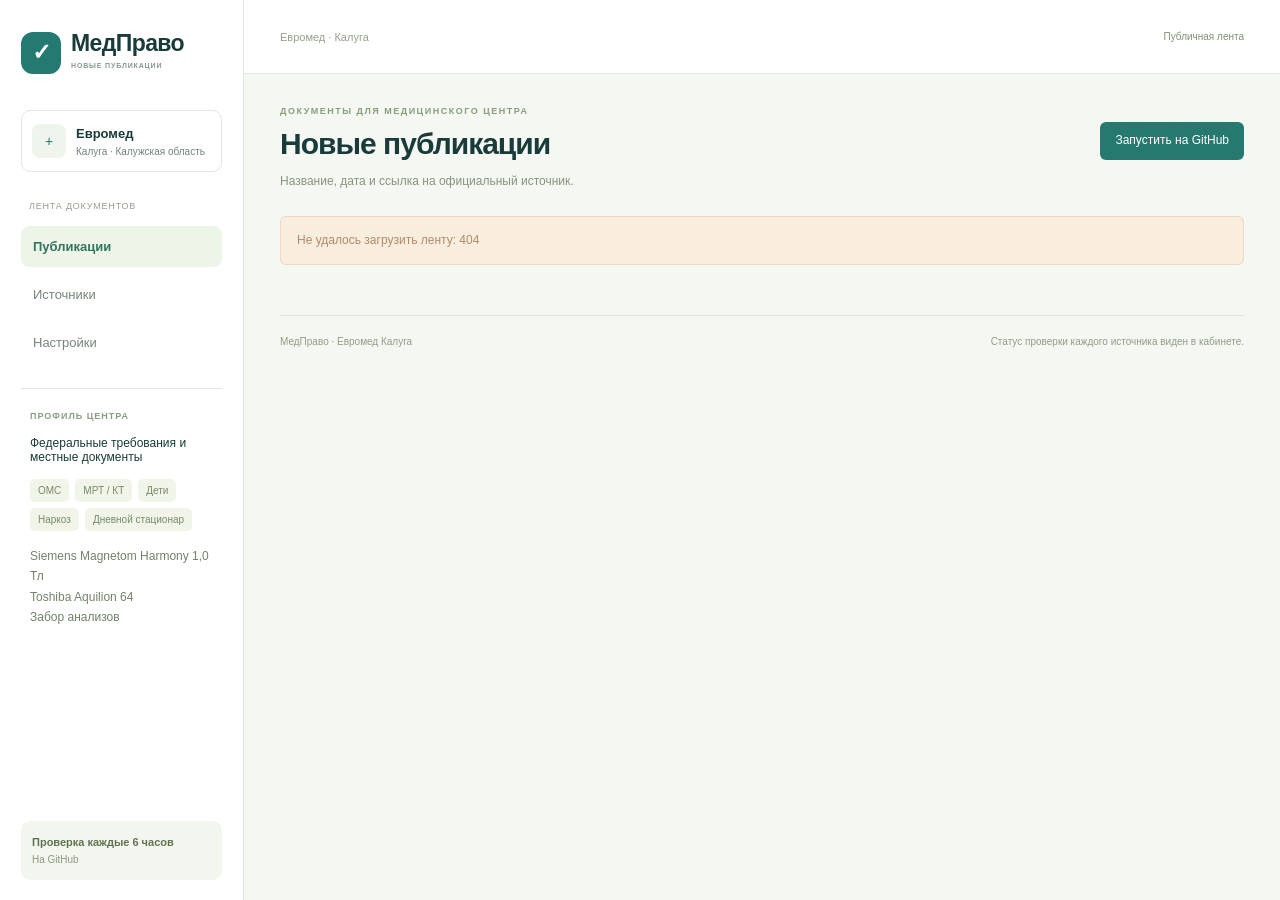
==== github_static/index.html @ 4a61880e "Run MedPravo collection on GitHub Actions and publish a static legal feed" ====
<!doctype html>
<html lang="ru">
<head><meta charset="UTF-8"><meta name="viewport" content="width=device-width,initial-scale=1"><title>МедПраво · Публикации для Евромед</title><link rel="stylesheet" href="./style.css"><script src="./github-client.js" defer></script><script src="./app.js" defer></script></head>
<body><div class="shell"><aside class="sidebar"><a class="brand" href="./"><span class="brand-mark">✓</span><span>МедПраво<small>НОВЫЕ ПУБЛИКАЦИИ</small></span></a><div class="workspace"><span class="workspace-icon">+</span><div><strong>Евромед</strong><small>Калуга · Калужская область</small></div></div><div class="nav-label">ЛЕНТА ДОКУМЕНТОВ</div><nav><button class="active" data-view="publications">Публикации</button><button data-view="sources">Источники</button><button data-view="settings">Настройки</button></nav><div class="sidebar-profile"><div class="mini-label">ПРОФИЛЬ ЦЕНТРА</div><p>Федеральные требования и местные документы</p><div class="profile-chips"><span>ОМС</span><span>МРТ / КТ</span><span>Дети</span><span>Наркоз</span><span>Дневной стационар</span></div><p class="note">Siemens Magnetom Harmony 1,0 Тл<br>Toshiba Aquilion 64<br>Забор анализов</p></div><div class="sidebar-bottom"><div><strong>Проверка каждые 6 часов</strong><small>На GitHub</small></div></div></aside><div class="main"><header class="topbar"><span class="breadcrumb">Евромед · Калуга</span><span class="private-badge">Публичная лента</span></header><main class="content"><div class="mobile-nav"><button data-view="publications">Публикации</button><button data-view="sources">Источники</button><button data-view="settings">Настройки</button></div><div class="page-heading"><div><div class="eyebrow">ДОКУМЕНТЫ ДЛЯ МЕДИЦИНСКОГО ЦЕНТРА</div><h1 id="heading">Новые публикации</h1><p>Название, дата и ссылка на официальный источник.</p></div><div class="heading-actions"><button class="button primary" id="scan">Запустить на GitHub</button><span class="date-label" id="run-status"></span></div></div><div id="message" role="status"></div><section class="stats" id="stats"></section><div id="body"></div><footer class="footer"><span>МедПраво · Евромед Калуга</span><span>Статус проверки каждого источника виден в кабинете.</span></footer></main></div></div></body></html>
---- github_static/style.css ----
:root{--ink:#193b39;--muted:#74827c;--teal:#26796f;--line:#e1e7e1;--background:#f5f7f3}
*{box-sizing:border-box}body{margin:0;background:var(--background);color:var(--ink);font-family:Arial,"Segoe UI",sans-serif;font-size:14px;-webkit-font-smoothing:antialiased}button,input,select{font:inherit}button{cursor:pointer;border:0}button:disabled{opacity:.5;cursor:not-allowed}a{text-decoration:none;color:inherit}button:focus-visible,a:focus-visible{outline:3px solid #90beba;outline-offset:3px}input:focus,select:focus{outline:2px solid #90beba;outline-offset:1px}h1,h2,h3,p{margin:0}.shell{display:flex;min-height:100vh}.sidebar{width:244px;background:#fff;border-right:1px solid var(--line);padding:30px 21px 0;position:fixed;inset:0 auto 0 0;z-index:20;display:flex;flex-direction:column}.brand{display:flex;gap:10px;align-items:center;font-size:23px;font-weight:700;letter-spacing:-.6px}.brand-mark{background:#227a71;color:white;height:42px;width:40px;display:grid;place-items:center;border-radius:12px}.brand small{display:block;font-size:7px;letter-spacing:.85px;color:#83988b;line-height:18px}.workspace{margin-top:35px;display:flex;align-items:center;gap:10px;padding:13px 10px;border:1px solid var(--line);border-radius:9px}.workspace-icon{width:34px;height:34px;display:grid;place-items:center;border-radius:8px;background:#eff5ed;color:#31796f}.workspace strong{display:block;font-size:13px}.workspace small{font-size:10px;display:block;color:var(--muted);margin-top:5px}.workspace>svg{margin-left:auto;color:#7d8b87}.nav-label{font-size:9px;letter-spacing:.8px;color:#91a091;margin:29px 8px 15px}nav{display:flex;flex-direction:column;gap:7px}nav button{background:transparent;color:#778579;display:flex;align-items:center;gap:12px;text-align:left;border-radius:8px;padding:13px 12px;font-size:13px}nav button.active{background:#edf5e9;color:#347460;font-weight:bold}.nav-dot{width:5px;height:5px;border-radius:50%;background:#38978a;margin-left:auto}.nav-count{margin-left:auto;font-size:10px;background:#e6eee0;padding:2px 6px;border-radius:4px}.sidebar-profile{padding:22px 9px;margin-top:25px;border-top:1px solid var(--line)}.mini-label{font-size:9px;letter-spacing:1px;color:#8b9b85;font-weight:bold}.sidebar-profile p{margin:15px 0;display:flex;gap:6px;font-size:12px}.profile-chips{display:flex;gap:6px;flex-wrap:wrap}.profile-chips span{font-size:10px;padding:6px 8px;border-radius:5px;background:#f0f4e9;color:#788b66}.text-link{display:inline-flex;align-items:center;gap:6px;background:none;padding:0;color:var(--teal);font-size:12px}.sidebar-profile .text-link{font-size:11px;margin-top:16px}.sidebar-bottom{margin-top:auto;background:#f3f6ef;border-radius:9px;display:flex;align-items:center;gap:10px;padding:15px 11px;margin-bottom:20px;color:#748863}.sidebar-bottom strong{display:block;font-size:11px;color:#60734f}.sidebar-bottom small{display:block;font-size:10px;color:#8c9a7d;margin-top:6px}.sidebar-user{display:flex;align-items:center;gap:9px;padding:18px 0;border-top:1px solid var(--line)}.avatar{border:1px solid #dce6d9;background:#eff3e9;color:#6e805a;display:grid;place-items:center;border-radius:50%;width:34px;height:34px;font-size:12px;font-weight:bold}.sidebar-user strong{font-size:11px;display:block}.sidebar-user small{font-size:9px;color:#97a18d;display:block;margin-top:5px}.sidebar-user>svg{margin-left:auto;color:#9aad8b}.main{margin-left:244px;width:calc(100% - 244px)}.topbar{height:74px;background:#fff;border-bottom:1px solid var(--line);display:flex;align-items:center;justify-content:space-between;padding:0 36px}.breadcrumb{display:flex;gap:11px;align-items:center;font-size:11px;color:#94a08a}.breadcrumb strong{color:#60745c;font-weight:400}.topbar-right{display:flex;align-items:center;gap:18px}.private-badge{font-size:10px;display:flex;gap:5px;align-items:center;color:#7f9373}.icon-button{background:none;padding:6px;color:#7e9270;position:relative;display:inline-flex}.notification-dot{position:absolute;right:8px;top:7px;width:5px;height:5px;background:#ae8354;border-radius:50%;border:1px solid white}.avatar.small{width:29px;height:29px;font-size:10px}.content{padding:32px 36px;max-width:1550px;margin:auto}.page-heading{display:flex;align-items:center;justify-content:space-between;margin-bottom:26px;gap:18px}.eyebrow{font-size:9px;letter-spacing:1.5px;color:#889e7b;display:flex;gap:6px;align-items:center;font-weight:bold;margin-bottom:10px}.eyebrow>span{width:4px;height:4px;background:#8aa087;border-radius:50%}h1{font-size:30px;font-weight:600;letter-spacing:-1px;line-height:1.2}.page-heading p{color:#85957b;font-size:12px;margin-top:10px;line-height:1.5}.heading-actions{display:flex;align-items:flex-end;flex-direction:column;gap:14px}.date-label{color:#8e9e80;font-size:11px}.button{padding:11px 15px;display:inline-flex;align-items:center;justify-content:center;gap:9px;border-radius:6px;font-size:12px;font-weight:500;white-space:nowrap;line-height:1.3;transition:background .15s}.button.secondary{background:white;border:1px solid #dbe3d3;color:#728963}.button.secondary:hover{background:#edf3e6}.button.primary{background:#26796f;color:#fff}.button.primary:hover{background:#196a61}.hero{display:flex;position:relative;justify-content:space-between;background:#e9efdf;border:1px solid #dfe7d3;border-radius:12px;min-height:300px;padding:31px 34px;margin-bottom:22px;overflow:hidden;gap:25px}.hero:after{content:"";position:absolute;width:240px;height:240px;border:1px solid #d5dfc6;border-radius:50%;left:39%;top:145px;pointer-events:none}.hero-text{position:relative;z-index:1}.hero-label{display:flex;gap:5px;align-items:center;font-size:9px;letter-spacing:.9px;color:#80916f;font-weight:bold}.hero h2{font-size:32px;letter-spacing:-1.2px;line-height:1.25;margin:17px 0 13px;font-weight:600;color:#354f31}.hero p{font-size:12px;color:#879372;line-height:1.8}.hero-button{background:#fff;color:#71845d;margin-top:20px;padding:11px 15px;border:1px solid #d9e1c9}.hero-report{position:relative;width:44%;align-self:center;z-index:1;margin-right:9px}.report-sheet{background:white;border-radius:8px;padding:22px;box-shadow:0 11px 25px #536c3820;transform:rotate(-2deg);position:relative}.sheet-line{position:absolute;height:4px;left:0;right:0;top:0;border-radius:8px 8px 0 0;background:#88aa76}.report-top{display:flex;align-items:center;gap:8px;color:#82a26c}.report-top span{font-size:8px;letter-spacing:1px}.report-sheet h3{font-size:16px;margin:12px 0 5px;color:#587946}.report-sheet>p{font-size:9px;line-height:1.6;color:#a1af91;margin-bottom:12px}.report-item{display:flex;align-items:center;gap:8px;padding:11px 0;border-top:1px solid #eaf0e2}.report-item strong{display:block;font-size:10px;font-weight:500;color:#799569}.report-item small{display:block;font-size:8px;color:#a5b294;margin-top:5px}.report-item>svg{margin-left:auto;color:#90b27b}.report-dot{height:6px;width:6px;border-radius:50%;flex-shrink:0}.dot-0{background:#8baa77}.dot-1{background:#88a4ac}.dot-2{background:#b7a66a}.report-footer{display:flex;align-items:center;gap:7px;padding-top:13px;border-top:1px solid #e7ecdd;font-size:10px;color:#a2b18a}.floating-stamp{position:absolute;bottom:-13px;right:-15px;transform:rotate(3deg);display:flex;gap:8px;align-items:center;background:#fff;padding:10px 13px;border:1px solid #e0e6d3;border-radius:8px;box-shadow:0 8px 12px #536c3814;font-size:9px;color:#98aa80}.floating-stamp strong{font-size:10px}.stats{display:grid;grid-template-columns:repeat(4,1fr);gap:14px;margin-bottom:22px}.stat{padding:20px 18px;background:#fff;border:1px solid var(--line);border-radius:8px;min-width:0;text-align:left}.stat-top{display:flex;justify-content:space-between;align-items:center;font-size:11px;color:#819775;margin-bottom:15px;gap:4px}.stat-top svg{color:#a7b797;flex-shrink:0}.stat>strong{font-size:29px;font-weight:500;display:block;letter-spacing:-.8px;color:#698b54}.stat>strong>span{font-size:11px;font-weight:400;color:#a8b494;letter-spacing:0;margin-left:7px}.stat>small{font-size:10px;color:#a1b090;margin-top:11px;display:flex;gap:4px;align-items:center;line-height:1.5}.stat-mail{background:#f0f4e7;transition:background .15s}.stat-mail:hover{background:#e8efdb}.stat-mail>strong{color:#7c984f}.stat-mail>small{color:#99ab7d}.overview-grid{display:grid;grid-template-columns:1.75fr 1fr;gap:20px;margin-bottom:24px}.panel{background:#fff;border:1px solid var(--line);border-radius:9px;overflow:hidden}.panel-heading{padding:23px 23px 17px;display:flex;justify-content:space-between;gap:14px;align-items:center}.panel h2{font-size:16px;font-weight:600;letter-spacing:-.25px;color:#64884b}.panel-heading p{font-size:10px;color:#a6b692;margin-top:7px;line-height:1.5}.badge{display:inline-flex;gap:4px;align-items:center;font-size:9px;line-height:1.5;padding:5px 8px;border-radius:4px;white-space:nowrap;font-weight:400}.badge.amber{background:#f8f1db;color:#ae964e}.badge.teal{background:#edf4e3;color:#83a165}.badge.neutral{background:#f2f5ec;color:#9cad84}.badge.red{background:#fbefdf;color:#bb9a6d}.badge.blue{background:#edf3f5;color:#8fa5ad}.empty-compact{padding:22px 24px 27px;display:flex;flex-direction:column;align-items:flex-start}.empty-icon{display:grid;place-items:center;width:44px;height:44px;border-radius:11px;background:#f2f5e8;color:#a3ba84;margin-bottom:14px}.empty-compact h3{font-size:14px;font-weight:500;color:#7fa35f}.empty-compact p{font-size:11px;color:#a1b88c;line-height:1.8;margin-top:8px;max-width:440px}.coverage-note{display:flex;align-items:center;gap:8px;background:#faf8ea;border-top:1px solid #eeead4;margin-top:auto;padding:15px 22px;font-size:10px;color:#a79b64;line-height:1.7}.coverage-note>svg{flex-shrink:0}.coverage-note button{color:#a0945c;background:none;font-size:10px;display:flex;gap:3px;align-items:center;white-space:nowrap;margin-left:auto}.overview-grid>.panel:first-child{display:flex;flex-direction:column}.next-panel{padding:22px 24px;background:#fafbf5}.round-icon{width:37px;height:37px;border-radius:8px;display:grid;place-items:center;background:#eef3df;color:#9db879;flex-shrink:0}.next-panel h2{font-size:21px;margin-top:13px;line-height:1.35;letter-spacing:-.5px;color:#7b9a52}.next-panel>p{font-size:11px;line-height:1.8;color:#a3b789;margin:11px 0 18px;max-width:300px}.schedule-line{display:flex;justify-content:space-between;margin:10px 0;font-size:10px;gap:8px;color:#a1b687}.schedule-line strong{font-weight:500;color:#90ac68}.next-panel .button{margin-top:15px;width:100%}.review-summary{padding:10px 24px 23px;font-size:13px;line-height:1.8;color:#849d6c;white-space:pre-wrap}.review-counts{display:flex;gap:24px;margin-top:18px;color:#9bb07c;font-size:11px}.review-counts strong{font-size:22px;color:#85a361;margin-right:4px}.doc-card{display:flex;width:100%;text-align:left;background:transparent;padding:20px 23px;border-top:1px solid #eaf0df;gap:14px;align-items:flex-start;transition:background .15s}.doc-card:hover{background:#f9fbf0}.doc-icon{height:37px;width:37px;display:grid;place-items:center;flex-shrink:0;background:#f2f6e4;color:#a5bd83;border-radius:8px}.doc-icon.important{background:#fbf1df;color:#c1a677}.doc-card-content{flex:1;min-width:0}.doc-badges{display:flex;align-items:center;gap:9px;flex-wrap:wrap;margin-bottom:9px}.priority-label{font-size:9px;color:#c4ad81}.done-label{font-size:9px;color:#a0bd79;display:flex;align-items:center;gap:4px}.doc-card h3{font-size:13px;line-height:1.5;font-weight:500;margin-bottom:7px;color:#809f5c}.doc-card p{font-size:11px;line-height:1.7;color:#a9bb8c;display:-webkit-box;-webkit-line-clamp:2;-webkit-box-orient:vertical;overflow:hidden}.doc-card-footer{display:flex;flex-wrap:wrap;gap:12px;margin-top:12px;color:#b1be9b;font-size:9px}.card-arrow{align-self:center;color:#bdcba5}.empty-docs{padding:38px 20px 44px;display:flex;align-items:center;flex-direction:column;text-align:center}.empty-docs h3{font-size:15px;font-weight:500;color:#99b375}.empty-docs p{font-size:11px;color:#b1c398;line-height:1.8;max-width:380px;margin:11px 0 19px}.empty-docs .empty-icon{width:49px;height:49px}.toolbar{display:flex;gap:11px;margin-bottom:20px}.searchbox{display:flex;align-items:center;gap:10px;flex:1;background:#fff;border:1px solid var(--line);border-radius:6px;padding:0 13px;color:#b1c59b;min-width:0}.searchbox input{border:0;background:transparent;padding:13px 0;width:100%;font-size:11px;outline:0}.searchbox button{background:transparent;color:#b1c59b}.searchbox:focus-within{outline:2px solid #90beba}.toolbar select{border:1px solid var(--line);border-radius:6px;padding:10px 12px;background:#fff;color:#9ab27b;max-width:210px;font-size:11px}.archive-caption{display:flex;justify-content:space-between;align-items:center;font-size:11px;color:#aec499;margin-bottom:15px}.archive-caption strong{color:#97b66e;font-weight:500}.archive-caption>span:last-child{display:flex;gap:5px;align-items:center}.plain-note{display:flex;align-items:flex-start;gap:7px;font-size:10px;color:#afc59b;line-height:1.8;margin:19px 0}.plain-note>svg{flex-shrink:0;margin-top:2px}.source-intro{padding:23px;display:flex;align-items:center;gap:20px;justify-content:space-between;margin-bottom:23px}.source-intro p{font-size:12px;line-height:1.7;color:#a8c18b;max-width:580px;margin-top:10px}.tabs{display:flex;gap:5px;flex-wrap:wrap;margin:0 0 20px}.tabs button{font-size:11px;padding:8px 11px;background:none;color:#abc18a;border-radius:5px}.tabs button.selected{background:#e9f0d9;color:#9bb771}.source-grid{display:grid;grid-template-columns:repeat(3,1fr);gap:16px}.source-card{padding:21px;display:flex;flex-direction:column}.source-card-top{display:flex;justify-content:space-between;align-items:center;gap:9px;margin-bottom:17px}.source-icon{height:34px;width:34px;background:#eef4de;color:#b0c78e;display:grid;place-items:center;border-radius:8px}.source-card h3{font-size:14px;line-height:1.5;font-weight:500;color:#91b065;margin-bottom:9px}.source-card>p{font-size:12px;line-height:1.7;color:#b1c591;margin-bottom:20px}.source-detail{font-size:11px;line-height:1.6;background:#f7f9ee;border-radius:5px;padding:10px;color:#b1c493;margin-bottom:14px}.source-card-bottom{margin-top:auto;display:flex;align-items:center;justify-content:space-between;border-top:1px solid #e7edda;padding-top:13px}.source-card-bottom small{display:block;font-size:10px;color:#bdcfa4}.source-card-bottom strong{font-weight:400;display:block;font-size:11px;margin-top:6px;color:#aac88a}.icon-link{color:#b4cc93;display:flex}.reviewed-note{font-size:10px;line-height:1.6;color:#c0d3a9;display:block;margin-top:10px}.settings-grid{display:grid;grid-template-columns:1.35fr 1fr;gap:20px;margin-bottom:20px}.settings-panel{padding:24px;margin-bottom:20px}.settings-grid>.settings-panel{margin-bottom:0}.section-title{display:flex;align-items:center;gap:11px;margin-bottom:23px}.section-title p{font-size:11px;color:#b4c99a;margin-top:7px;line-height:1.6}.field-label{display:block;font-size:12px;color:#a7c38b;margin-bottom:9px}.text-input{width:100%;padding:12px 13px;border:1px solid #dce5cf;border-radius:6px;font-size:12px;background:#fff;color:#90b96f}.field-help{font-size:10px;color:#c1d0a7;margin-top:9px}.toggle-row{display:flex;align-items:center;justify-content:space-between;gap:18px;padding:19px 0;border-bottom:1px solid #e6ebd7}.toggle-row strong{display:block;font-size:12px;font-weight:500;color:#a1be7f}.toggle-row p{font-size:11px;line-height:1.6;color:#bdd0a1;margin-top:6px}.switch{appearance:none;width:34px;height:20px;border-radius:12px;background:#d7e2c5;cursor:pointer;position:relative;flex-shrink:0;border:1px solid transparent;transition:background .2s}.switch:after{content:"";position:absolute;top:2px;left:2px;width:14px;height:14px;border-radius:50%;background:#fff;transition:transform .2s}.switch:checked{background:#82a967}.switch:checked:after{transform:translateX(14px)}.connection-box{display:flex;gap:9px;align-items:flex-start;border-radius:6px;border:1px solid #ede8cf;background:#fcfaed;padding:14px;margin:18px 0;color:#b5ac78}.connection-box>svg{flex-shrink:0}.connection-box strong{font-size:12px;font-weight:500}.connection-box p{font-size:11px;line-height:1.7;margin-top:6px;color:#c4bb8d}.connection-box.ready{background:#f1f7e5;border-color:#dfeacc;color:#adc887}.button-row{display:flex;gap:10px;flex-wrap:wrap}.subtle{font-size:10px;display:block;color:#bed4a5;margin-top:12px;line-height:1.7}.profile-chips.light{gap:7px}.profile-chips.light span{font-size:11px;background:#f2f6e5;color:#adc792;padding:6px 8px;line-height:1.5}.equipment{border-top:1px solid #e4ead5;margin-top:27px;padding-top:21px}.equipment>div:not(.mini-label){display:flex;align-items:center;gap:8px;color:#aacb8a;font-size:12px;line-height:1.7;margin-top:15px}.checkbox-grid{display:grid;grid-template-columns:repeat(3,1fr);gap:18px 25px;margin-bottom:24px}.checkbox-label{display:flex;align-items:center;gap:8px;font-size:12px;line-height:1.5;color:#aecb8b;cursor:pointer}.checkbox-label input{accent-color:#8fb373;width:15px;height:15px;margin:0;flex-shrink:0}.settings-panel>.toggle-row{border-top:1px solid #e6ebd7;border-bottom:0;margin-bottom:12px}.footer{display:flex;justify-content:space-between;gap:20px;font-size:10px;color:#c4d5b0;margin-top:30px;padding-top:18px;border-top:1px solid #e0e7d1;line-height:1.5}.loading{padding:100px 20px;display:flex;justify-content:center;gap:10px;color:#b6cc97}.spin{animation:spin 1s linear infinite}@keyframes spin{to{transform:rotate(360deg)}}.alert{display:flex;gap:8px;align-items:center;border-radius:6px;padding:14px 16px;font-size:12px;margin-bottom:20px;line-height:1.6}.alert.error{color:#b18b69;background:#f9edde;border:1px solid #ebd7c5}.alert button{background:none;margin-left:auto;color:inherit}.toast{position:fixed;right:27px;bottom:25px;z-index:60;background:#225b4e;color:white;border-radius:8px;padding:15px 20px;box-shadow:0 8px 30px #163c3926;display:flex;gap:10px;align-items:center;font-size:12px;max-width:500px;line-height:1.6}.modal-backdrop{position:fixed;inset:0;z-index:50;background:#152e2e70;display:flex;align-items:center;justify-content:center;padding:24px;backdrop-filter:blur(3px)}.document-modal{position:relative;width:760px;max-width:100%;max-height:92vh;overflow:auto;padding:35px;background:#fff;border-radius:12px;box-shadow:0 20px 60px #163c3926}.modal-close{position:absolute;top:15px;right:15px}.document-modal h2{font-size:22px;line-height:1.45;letter-spacing:-.6px;margin-top:13px;padding-right:15px}.doc-meta{font-size:12px;color:#b4cb99;margin:12px 0 22px}.doc-dates{display:grid;grid-template-columns:repeat(3,1fr);gap:15px;padding:18px;background:#f6f8ec;border-radius:7px;margin-bottom:25px}.doc-dates small{display:block;color:#bfcea2;font-size:11px;margin-bottom:9px}.doc-dates strong{font-size:12px;display:block;color:#accb8a;font-weight:500}.detail-section{margin:22px 0}.detail-section h3,.action-box h3{font-size:14px;margin-bottom:10px;color:#a1c37d}.detail-section p,.action-box p{font-size:13px;color:#b1cb95;line-height:1.9;white-space:pre-wrap}.action-box{background:#f4f7e5;border:1px solid #e5eccf;border-radius:7px;padding:20px;margin:23px 0}.action-box>span{display:block;font-size:12px;margin:13px 0;color:#b0cd8b}.action-box .checkbox-label{margin-top:17px}.document-modal>.button{margin-top:25px}.evidence-link{display:flex;align-items:center;gap:5px;font-size:12px;margin-top:15px;color:#aecb8a}.delivery-list{margin-top:15px}.delivery-list>div{display:flex;flex-wrap:wrap;gap:15px;padding:13px 0;border-top:1px solid #e6eed3;font-size:11px;color:#bfd2a4}.delivery-list strong{font-weight:400;color:#a8c982}.delivery-list small{width:100%;color:#c6ae7b}.mobile-menu,.mobile-close,.menu-backdrop{display:none}
/* Contrast stays readable on the pale surfaces. */
.panel h2,.doc-card h3,.source-card h3,.next-panel h2,.equipment>div:not(.mini-label),.detail-section h3,.action-box h3,.stat>strong{color:#476748}.panel-heading p,.panel p,.source-card>p,.source-detail,.toggle-row p,.section-title p,.detail-section p,.action-box p,.empty-docs p,.empty-compact p,.field-help,.plain-note,.doc-meta,.review-summary,.next-panel>p,.doc-card p{color:#7a8d76}.toggle-row strong,.field-label,.checkbox-label,.doc-dates strong,.source-card-bottom strong,.schedule-line strong,.profile-chips.light span,.text-input{color:#5e7c54}.footer,.subtle,.stat>small,.doc-card-footer,.source-card-bottom small,.reviewed-note,.schedule-line,.archive-caption,.equipment .mini-label{color:#8f9d84}.badge.neutral{color:#7f946d}.badge.teal{color:#678653}.badge.amber{color:#a08740}.badge.red{color:#b38755}.badge.blue{color:#7d9aa5}.connection-box strong{color:#9b8755}.connection-box p{color:#a4946e}.report-item strong{color:#6d865f}.report-item small,.report-sheet>p,.report-footer{color:#98a88b}.hero p{color:#798b6a}
@media(min-width:1500px){.content{padding:40px 50px}.hero{min-height:330px;padding:37px 40px}.hero h2{font-size:37px}.hero p{font-size:13px}.report-sheet{padding:25px}.report-item{padding:13px 0}.report-item strong{font-size:12px}.report-item small{font-size:10px}}
@media(max-width:1150px){.sidebar{width:216px;padding-left:17px;padding-right:17px}.main{margin-left:216px;width:calc(100% - 216px)}.content{padding:25px}.topbar{padding:0 25px}.hero{padding:25px;gap:15px}.hero h2{font-size:28px}.hero-report{width:46%}.report-sheet{padding:18px}.report-item strong{font-size:9px}.report-item small{font-size:8px}.floating-stamp{right:-9px}.stat{padding:17px 14px}.stat-top{font-size:10px}.stat>strong{font-size:26px}.stat>strong>span{font-size:10px}.source-grid{grid-template-columns:repeat(2,1fr)}.checkbox-grid{grid-template-columns:repeat(2,1fr)}.overview-grid{grid-template-columns:1.4fr 1fr}.hero-label{font-size:8px}}
@media(max-width:850px){.hero-report{display:none}.hero{min-height:260px}.hero-text{width:100%}.hero:after{left:auto;right:-90px;top:60px;border-width:25px;opacity:.3}.stats{grid-template-columns:repeat(2,1fr)}.overview-grid{grid-template-columns:1fr}.next-panel{display:none}.page-heading{align-items:flex-start}.heading-actions .date-label{display:none}.settings-grid{grid-template-columns:1fr}.toolbar{flex-wrap:wrap}.searchbox{flex-basis:100%}.toolbar select{max-width:none;flex:1}.page-heading h1{font-size:26px}.page-heading p{max-width:300px}.source-intro{flex-direction:column;align-items:flex-start}.source-card{padding:19px}.panel-heading{padding:20px 18px}.doc-card{padding:18px}.private-badge{display:none}.footer>span:last-child{display:none}}
@media(max-width:640px){.sidebar{display:none}.main{margin-left:0;width:100%}.topbar{height:60px;padding:0 19px}.mobile-menu{display:flex}.breadcrumb{font-size:10px;gap:8px;margin-right:auto;margin-left:8px}.breadcrumb>span,.breadcrumb>svg{display:none}.breadcrumb>strong{max-width:190px;white-space:nowrap;overflow:hidden;text-overflow:ellipsis}.topbar-right{gap:12px}.content{padding:24px 18px}.heading-actions .button{padding:9px 10px;font-size:10px;gap:5px}.heading-actions .button>svg{width:13px}.page-heading{gap:10px;margin-bottom:21px}.page-heading h1{font-size:24px}.page-heading p{font-size:11px;max-width:225px}.eyebrow{font-size:8px}.hero{padding:26px 22px;border-radius:9px;min-height:275px}.hero h2{font-size:31px}.hero p{font-size:12px}.hero-label{font-size:8px}.hero:after{width:180px;height:180px;top:100px}.hero-button{font-size:11px}.stats{gap:10px}.stat{padding:17px 14px}.stat-top{font-size:10px}.stat>strong{font-size:26px}.stat>small{font-size:9px}.panel h2{font-size:15px}.panel-heading{padding:20px 17px;gap:8px}.panel-heading .text-link{font-size:11px;white-space:nowrap}.coverage-note{padding:13px 16px;align-items:flex-start;flex-wrap:wrap;font-size:11px}.coverage-note>span{flex:1}.coverage-note button{margin-left:25px}.doc-card{padding:18px 16px;gap:10px}.doc-icon{width:32px;height:32px}.doc-card h3{font-size:12px}.doc-card p{font-size:11px}.doc-card-footer{gap:9px}.source-grid{grid-template-columns:1fr}.source-card h3{font-size:15px}.source-card>p{font-size:12px}.source-detail{font-size:11px}.settings-panel{padding:20px 18px}.checkbox-grid{grid-template-columns:1fr;gap:15px}.checkbox-label{font-size:12px}.source-intro .button{width:100%}.toolbar select{font-size:10px;padding:10px 8px}.tabs{gap:4px}.tabs button{font-size:10px;padding:8px}.modal-backdrop{padding:12px}.document-modal{padding:28px 20px;max-height:94vh}.document-modal h2{font-size:19px}.doc-dates{grid-template-columns:1fr;gap:16px}.doc-dates>div{display:flex;justify-content:space-between;gap:10px}.doc-dates small{margin:0}.toast{right:15px;bottom:15px;left:15px;max-width:none;font-size:12px}.sidebar.mobile-open{display:flex;width:246px;z-index:75}.mobile-close{display:flex;position:absolute;right:8px;top:9px}.menu-backdrop{display:block;position:fixed;inset:0;z-index:70;background:#153d3660}.footer{font-size:10px}.hero p br{display:none}.hero p{max-width:260px}}
@media(prefers-reduced-motion:reduce){*{transition:none!important;animation-duration:.01ms!important}}
@media print{.sidebar,.topbar,.heading-actions,.footer,.hero,.modal-close,.button,.tabs,.toast{display:none!important}.main{margin:0;width:100%}.content{padding:0}.panel,.stat{break-inside:avoid}.source-grid,.stats{grid-template-columns:repeat(2,1fr)}body{background:white}}

.content{max-width:1400px}.event-title{font-size:14px;color:#335b49}.note{font-size:12px;line-height:1.7;color:#718368}.panel code{white-space:pre-wrap;font-size:11px}.heading-actions{min-width:130px}.content input[type=email]{color:#315b4f}.main .source-card>p{font-size:12px}.stat>strong{font-size:27px}@media(max-width:640px){.sidebar{display:flex;position:static;width:100%;padding:18px}.sidebar nav{flex-direction:row;margin-top:15px;overflow:auto}.sidebar nav button{font-size:11px;padding:8px}.sidebar .workspace,.sidebar .sidebar-profile,.sidebar .sidebar-bottom{display:none}.shell{display:block}.main{width:100%;margin:0}.topbar{display:none}.page-heading{flex-direction:column}.heading-actions{flex-direction:row;align-items:center}.source-grid{grid-template-columns:1fr}}

.feed-toolbar{flex-wrap:wrap;gap:12px}.feed-toolbar .searchbox{min-width:220px}.feed-toolbar select{max-width:260px}.pagination{justify-content:center;margin:20px 0}.reviewed{background:#f5f8f7}.reviewed h3{color:#60746e}.doc-badges{flex-wrap:wrap}.mobile-nav{display:none}.doc-card-content{min-width:0;flex:1}.event-title{overflow-wrap:anywhere}button.ghost{border:1px solid #c7d8d1;background:white;color:#174f41;padding:8px 12px;border-radius:6px}@media(max-width:640px){.mobile-nav{display:flex;gap:10px;margin-bottom:24px}.mobile-nav button{padding:10px;background:#e3efea;border-radius:6px}.mobile-nav button.active{background:#17634d;color:white}.feed-toolbar select{max-width:100%;width:100%}.feed-toolbar .checkbox-label{width:100%}}

.original-title{font-size:13px;color:var(--muted,#64748b);margin:8px 0}.original-title summary{cursor:pointer}.original-title p{overflow-wrap:anywhere}
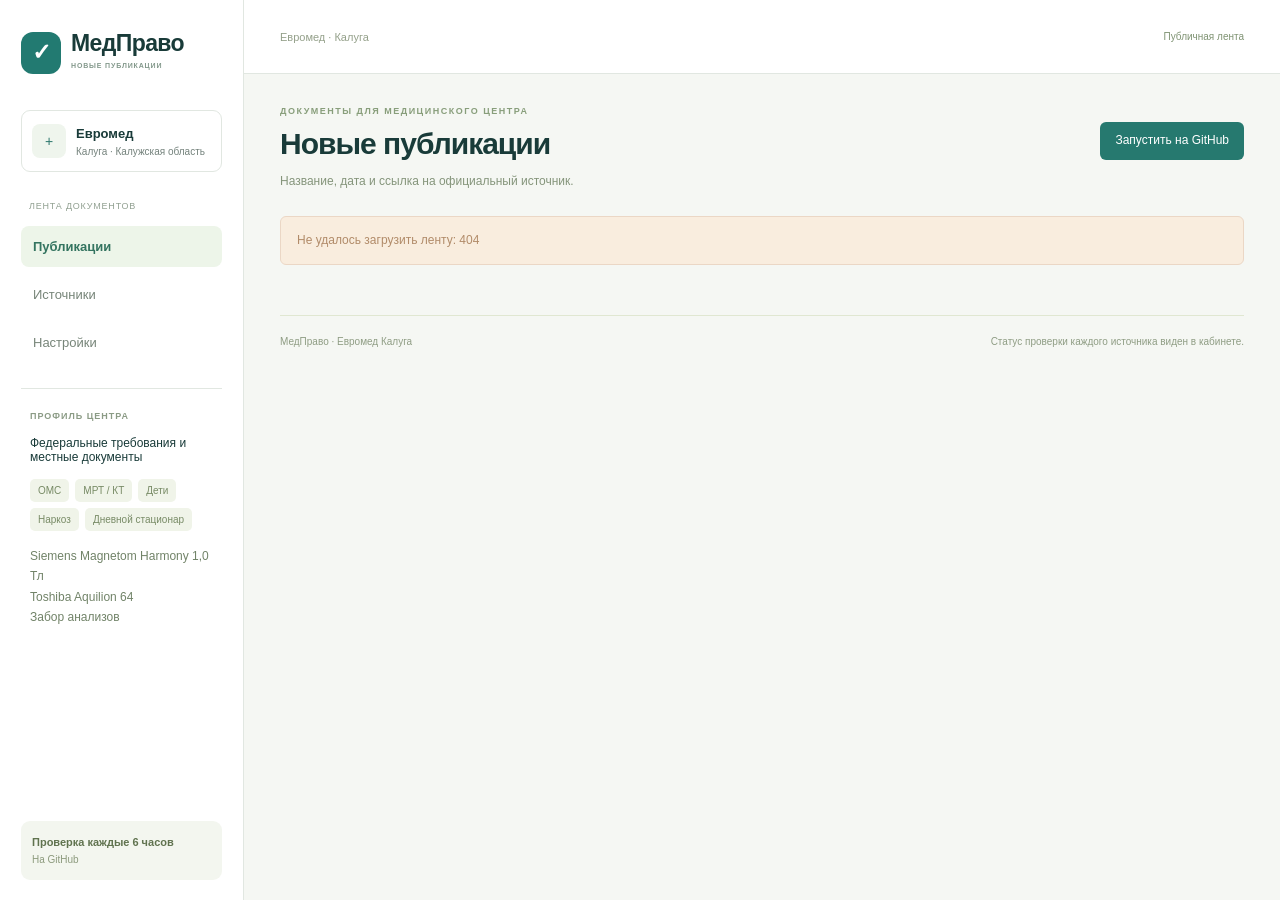
==== commit 6ae7d9cc: "Verify exact file bytes and repair initial legal publication import" ====
--- a/github_static/index.html
+++ b/github_static/index.html
@@ -1,4 +1,4 @@
-<!doctype html>
-<html lang="ru">
-<head><meta charset="UTF-8"><meta name="viewport" content="width=device-width,initial-scale=1"><title>МедПраво · Публикации для Евромед</title><link rel="stylesheet" href="./style.css"><script src="./github-client.js" defer></script><script src="./app.js" defer></script></head>
-<body><div class="shell"><aside class="sidebar"><a class="brand" href="./"><span class="brand-mark">✓</span><span>МедПраво<small>НОВЫЕ ПУБЛИКАЦИИ</small></span></a><div class="workspace"><span class="workspace-icon">+</span><div><strong>Евромед</strong><small>Калуга · Калужская область</small></div></div><div class="nav-label">ЛЕНТА ДОКУМЕНТОВ</div><nav><button class="active" data-view="publications">Публикации</button><button data-view="sources">Источники</button><button data-view="settings">Настройки</button></nav><div class="sidebar-profile"><div class="mini-label">ПРОФИЛЬ ЦЕНТРА</div><p>Федеральные требования и местные документы</p><div class="profile-chips"><span>ОМС</span><span>МРТ / КТ</span><span>Дети</span><span>Наркоз</span><span>Дневной стационар</span></div><p class="note">Siemens Magnetom Harmony 1,0 Тл<br>Toshiba Aquilion 64<br>Забор анализов</p></div><div class="sidebar-bottom"><div><strong>Проверка каждые 6 часов</strong><small>На GitHub</small></div></div></aside><div class="main"><header class="topbar"><span class="breadcrumb">Евромед · Калуга</span><span class="private-badge">Публичная лента</span></header><main class="content"><div class="mobile-nav"><button data-view="publications">Публикации</button><button data-view="sources">Источники</button><button data-view="settings">Настройки</button></div><div class="page-heading"><div><div class="eyebrow">ДОКУМЕНТЫ ДЛЯ МЕДИЦИНСКОГО ЦЕНТРА</div><h1 id="heading">Новые публикации</h1><p>Название, дата и ссылка на официальный источник.</p></div><div class="heading-actions"><button class="button primary" id="scan">Запустить на GitHub</button><span class="date-label" id="run-status"></span></div></div><div id="message" role="status"></div><section class="stats" id="stats"></section><div id="body"></div><footer class="footer"><span>МедПраво · Евромед Калуга</span><span>Статус проверки каждого источника виден в кабинете.</span></footer></main></div></div></body></html>
+<!doctype html>
+<html lang="ru">
+<head><meta charset="UTF-8"><meta name="viewport" content="width=device-width,initial-scale=1"><title>МедПраво · Публикации для Евромед</title><link rel="stylesheet" href="./style.css"><script src="./github-client.js" defer></script><script src="./app.js" defer></script></head>
+<body><div class="shell"><aside class="sidebar"><a class="brand" href="./"><span class="brand-mark">✓</span><span>МедПраво<small>НОВЫЕ ПУБЛИКАЦИИ</small></span></a><div class="workspace"><span class="workspace-icon">+</span><div><strong>Евромед</strong><small>Калуга · Калужская область</small></div></div><div class="nav-label">ЛЕНТА ДОКУМЕНТОВ</div><nav><button class="active" data-view="publications">Публикации</button><button data-view="sources">Источники</button><button data-view="settings">Настройки</button></nav><div class="sidebar-profile"><div class="mini-label">ПРОФИЛЬ ЦЕНТРА</div><p>Федеральные требования и местные документы</p><div class="profile-chips"><span>ОМС</span><span>МРТ / КТ</span><span>Дети</span><span>Наркоз</span><span>Дневной стационар</span></div><p class="note">Siemens Magnetom Harmony 1,0 Тл<br>Toshiba Aquilion 64<br>Забор анализов</p></div><div class="sidebar-bottom"><div><strong>Проверка каждые 6 часов</strong><small>На GitHub</small></div></div></aside><div class="main"><header class="topbar"><span class="breadcrumb">Евромед · Калуга</span><span class="private-badge">Публичная лента</span></header><main class="content"><div class="mobile-nav"><button data-view="publications">Публикации</button><button data-view="sources">Источники</button><button data-view="settings">Настройки</button></div><div class="page-heading"><div><div class="eyebrow">ДОКУМЕНТЫ ДЛЯ МЕДИЦИНСКОГО ЦЕНТРА</div><h1 id="heading">Новые публикации</h1><p>Название, дата и ссылка на официальный источник.</p></div><div class="heading-actions"><button class="button primary" id="scan">Запустить на GitHub</button><span class="date-label" id="run-status"></span></div></div><div id="message" role="status"></div><section class="stats" id="stats"></section><div id="body"></div><footer class="footer"><span>МедПраво · Евромед Калуга</span><span>Статус проверки каждого источника виден в кабинете.</span></footer></main></div></div></body></html>
--- a/github_static/style.css
+++ b/github_static/style.css
@@ -1,17 +1,17 @@
-
-:root{--ink:#193b39;--muted:#74827c;--teal:#26796f;--line:#e1e7e1;--background:#f5f7f3}
-*{box-sizing:border-box}body{margin:0;background:var(--background);color:var(--ink);font-family:Arial,"Segoe UI",sans-serif;font-size:14px;-webkit-font-smoothing:antialiased}button,input,select{font:inherit}button{cursor:pointer;border:0}button:disabled{opacity:.5;cursor:not-allowed}a{text-decoration:none;color:inherit}button:focus-visible,a:focus-visible{outline:3px solid #90beba;outline-offset:3px}input:focus,select:focus{outline:2px solid #90beba;outline-offset:1px}h1,h2,h3,p{margin:0}.shell{display:flex;min-height:100vh}.sidebar{width:244px;background:#fff;border-right:1px solid var(--line);padding:30px 21px 0;position:fixed;inset:0 auto 0 0;z-index:20;display:flex;flex-direction:column}.brand{display:flex;gap:10px;align-items:center;font-size:23px;font-weight:700;letter-spacing:-.6px}.brand-mark{background:#227a71;color:white;height:42px;width:40px;display:grid;place-items:center;border-radius:12px}.brand small{display:block;font-size:7px;letter-spacing:.85px;color:#83988b;line-height:18px}.workspace{margin-top:35px;display:flex;align-items:center;gap:10px;padding:13px 10px;border:1px solid var(--line);border-radius:9px}.workspace-icon{width:34px;height:34px;display:grid;place-items:center;border-radius:8px;background:#eff5ed;color:#31796f}.workspace strong{display:block;font-size:13px}.workspace small{font-size:10px;display:block;color:var(--muted);margin-top:5px}.workspace>svg{margin-left:auto;color:#7d8b87}.nav-label{font-size:9px;letter-spacing:.8px;color:#91a091;margin:29px 8px 15px}nav{display:flex;flex-direction:column;gap:7px}nav button{background:transparent;color:#778579;display:flex;align-items:center;gap:12px;text-align:left;border-radius:8px;padding:13px 12px;font-size:13px}nav button.active{background:#edf5e9;color:#347460;font-weight:bold}.nav-dot{width:5px;height:5px;border-radius:50%;background:#38978a;margin-left:auto}.nav-count{margin-left:auto;font-size:10px;background:#e6eee0;padding:2px 6px;border-radius:4px}.sidebar-profile{padding:22px 9px;margin-top:25px;border-top:1px solid var(--line)}.mini-label{font-size:9px;letter-spacing:1px;color:#8b9b85;font-weight:bold}.sidebar-profile p{margin:15px 0;display:flex;gap:6px;font-size:12px}.profile-chips{display:flex;gap:6px;flex-wrap:wrap}.profile-chips span{font-size:10px;padding:6px 8px;border-radius:5px;background:#f0f4e9;color:#788b66}.text-link{display:inline-flex;align-items:center;gap:6px;background:none;padding:0;color:var(--teal);font-size:12px}.sidebar-profile .text-link{font-size:11px;margin-top:16px}.sidebar-bottom{margin-top:auto;background:#f3f6ef;border-radius:9px;display:flex;align-items:center;gap:10px;padding:15px 11px;margin-bottom:20px;color:#748863}.sidebar-bottom strong{display:block;font-size:11px;color:#60734f}.sidebar-bottom small{display:block;font-size:10px;color:#8c9a7d;margin-top:6px}.sidebar-user{display:flex;align-items:center;gap:9px;padding:18px 0;border-top:1px solid var(--line)}.avatar{border:1px solid #dce6d9;background:#eff3e9;color:#6e805a;display:grid;place-items:center;border-radius:50%;width:34px;height:34px;font-size:12px;font-weight:bold}.sidebar-user strong{font-size:11px;display:block}.sidebar-user small{font-size:9px;color:#97a18d;display:block;margin-top:5px}.sidebar-user>svg{margin-left:auto;color:#9aad8b}.main{margin-left:244px;width:calc(100% - 244px)}.topbar{height:74px;background:#fff;border-bottom:1px solid var(--line);display:flex;align-items:center;justify-content:space-between;padding:0 36px}.breadcrumb{display:flex;gap:11px;align-items:center;font-size:11px;color:#94a08a}.breadcrumb strong{color:#60745c;font-weight:400}.topbar-right{display:flex;align-items:center;gap:18px}.private-badge{font-size:10px;display:flex;gap:5px;align-items:center;color:#7f9373}.icon-button{background:none;padding:6px;color:#7e9270;position:relative;display:inline-flex}.notification-dot{position:absolute;right:8px;top:7px;width:5px;height:5px;background:#ae8354;border-radius:50%;border:1px solid white}.avatar.small{width:29px;height:29px;font-size:10px}.content{padding:32px 36px;max-width:1550px;margin:auto}.page-heading{display:flex;align-items:center;justify-content:space-between;margin-bottom:26px;gap:18px}.eyebrow{font-size:9px;letter-spacing:1.5px;color:#889e7b;display:flex;gap:6px;align-items:center;font-weight:bold;margin-bottom:10px}.eyebrow>span{width:4px;height:4px;background:#8aa087;border-radius:50%}h1{font-size:30px;font-weight:600;letter-spacing:-1px;line-height:1.2}.page-heading p{color:#85957b;font-size:12px;margin-top:10px;line-height:1.5}.heading-actions{display:flex;align-items:flex-end;flex-direction:column;gap:14px}.date-label{color:#8e9e80;font-size:11px}.button{padding:11px 15px;display:inline-flex;align-items:center;justify-content:center;gap:9px;border-radius:6px;font-size:12px;font-weight:500;white-space:nowrap;line-height:1.3;transition:background .15s}.button.secondary{background:white;border:1px solid #dbe3d3;color:#728963}.button.secondary:hover{background:#edf3e6}.button.primary{background:#26796f;color:#fff}.button.primary:hover{background:#196a61}.hero{display:flex;position:relative;justify-content:space-between;background:#e9efdf;border:1px solid #dfe7d3;border-radius:12px;min-height:300px;padding:31px 34px;margin-bottom:22px;overflow:hidden;gap:25px}.hero:after{content:"";position:absolute;width:240px;height:240px;border:1px solid #d5dfc6;border-radius:50%;left:39%;top:145px;pointer-events:none}.hero-text{position:relative;z-index:1}.hero-label{display:flex;gap:5px;align-items:center;font-size:9px;letter-spacing:.9px;color:#80916f;font-weight:bold}.hero h2{font-size:32px;letter-spacing:-1.2px;line-height:1.25;margin:17px 0 13px;font-weight:600;color:#354f31}.hero p{font-size:12px;color:#879372;line-height:1.8}.hero-button{background:#fff;color:#71845d;margin-top:20px;padding:11px 15px;border:1px solid #d9e1c9}.hero-report{position:relative;width:44%;align-self:center;z-index:1;margin-right:9px}.report-sheet{background:white;border-radius:8px;padding:22px;box-shadow:0 11px 25px #536c3820;transform:rotate(-2deg);position:relative}.sheet-line{position:absolute;height:4px;left:0;right:0;top:0;border-radius:8px 8px 0 0;background:#88aa76}.report-top{display:flex;align-items:center;gap:8px;color:#82a26c}.report-top span{font-size:8px;letter-spacing:1px}.report-sheet h3{font-size:16px;margin:12px 0 5px;color:#587946}.report-sheet>p{font-size:9px;line-height:1.6;color:#a1af91;margin-bottom:12px}.report-item{display:flex;align-items:center;gap:8px;padding:11px 0;border-top:1px solid #eaf0e2}.report-item strong{display:block;font-size:10px;font-weight:500;color:#799569}.report-item small{display:block;font-size:8px;color:#a5b294;margin-top:5px}.report-item>svg{margin-left:auto;color:#90b27b}.report-dot{height:6px;width:6px;border-radius:50%;flex-shrink:0}.dot-0{background:#8baa77}.dot-1{background:#88a4ac}.dot-2{background:#b7a66a}.report-footer{display:flex;align-items:center;gap:7px;padding-top:13px;border-top:1px solid #e7ecdd;font-size:10px;color:#a2b18a}.floating-stamp{position:absolute;bottom:-13px;right:-15px;transform:rotate(3deg);display:flex;gap:8px;align-items:center;background:#fff;padding:10px 13px;border:1px solid #e0e6d3;border-radius:8px;box-shadow:0 8px 12px #536c3814;font-size:9px;color:#98aa80}.floating-stamp strong{font-size:10px}.stats{display:grid;grid-template-columns:repeat(4,1fr);gap:14px;margin-bottom:22px}.stat{padding:20px 18px;background:#fff;border:1px solid var(--line);border-radius:8px;min-width:0;text-align:left}.stat-top{display:flex;justify-content:space-between;align-items:center;font-size:11px;color:#819775;margin-bottom:15px;gap:4px}.stat-top svg{color:#a7b797;flex-shrink:0}.stat>strong{font-size:29px;font-weight:500;display:block;letter-spacing:-.8px;color:#698b54}.stat>strong>span{font-size:11px;font-weight:400;color:#a8b494;letter-spacing:0;margin-left:7px}.stat>small{font-size:10px;color:#a1b090;margin-top:11px;display:flex;gap:4px;align-items:center;line-height:1.5}.stat-mail{background:#f0f4e7;transition:background .15s}.stat-mail:hover{background:#e8efdb}.stat-mail>strong{color:#7c984f}.stat-mail>small{color:#99ab7d}.overview-grid{display:grid;grid-template-columns:1.75fr 1fr;gap:20px;margin-bottom:24px}.panel{background:#fff;border:1px solid var(--line);border-radius:9px;overflow:hidden}.panel-heading{padding:23px 23px 17px;display:flex;justify-content:space-between;gap:14px;align-items:center}.panel h2{font-size:16px;font-weight:600;letter-spacing:-.25px;color:#64884b}.panel-heading p{font-size:10px;color:#a6b692;margin-top:7px;line-height:1.5}.badge{display:inline-flex;gap:4px;align-items:center;font-size:9px;line-height:1.5;padding:5px 8px;border-radius:4px;white-space:nowrap;font-weight:400}.badge.amber{background:#f8f1db;color:#ae964e}.badge.teal{background:#edf4e3;color:#83a165}.badge.neutral{background:#f2f5ec;color:#9cad84}.badge.red{background:#fbefdf;color:#bb9a6d}.badge.blue{background:#edf3f5;color:#8fa5ad}.empty-compact{padding:22px 24px 27px;display:flex;flex-direction:column;align-items:flex-start}.empty-icon{display:grid;place-items:center;width:44px;height:44px;border-radius:11px;background:#f2f5e8;color:#a3ba84;margin-bottom:14px}.empty-compact h3{font-size:14px;font-weight:500;color:#7fa35f}.empty-compact p{font-size:11px;color:#a1b88c;line-height:1.8;margin-top:8px;max-width:440px}.coverage-note{display:flex;align-items:center;gap:8px;background:#faf8ea;border-top:1px solid #eeead4;margin-top:auto;padding:15px 22px;font-size:10px;color:#a79b64;line-height:1.7}.coverage-note>svg{flex-shrink:0}.coverage-note button{color:#a0945c;background:none;font-size:10px;display:flex;gap:3px;align-items:center;white-space:nowrap;margin-left:auto}.overview-grid>.panel:first-child{display:flex;flex-direction:column}.next-panel{padding:22px 24px;background:#fafbf5}.round-icon{width:37px;height:37px;border-radius:8px;display:grid;place-items:center;background:#eef3df;color:#9db879;flex-shrink:0}.next-panel h2{font-size:21px;margin-top:13px;line-height:1.35;letter-spacing:-.5px;color:#7b9a52}.next-panel>p{font-size:11px;line-height:1.8;color:#a3b789;margin:11px 0 18px;max-width:300px}.schedule-line{display:flex;justify-content:space-between;margin:10px 0;font-size:10px;gap:8px;color:#a1b687}.schedule-line strong{font-weight:500;color:#90ac68}.next-panel .button{margin-top:15px;width:100%}.review-summary{padding:10px 24px 23px;font-size:13px;line-height:1.8;color:#849d6c;white-space:pre-wrap}.review-counts{display:flex;gap:24px;margin-top:18px;color:#9bb07c;font-size:11px}.review-counts strong{font-size:22px;color:#85a361;margin-right:4px}.doc-card{display:flex;width:100%;text-align:left;background:transparent;padding:20px 23px;border-top:1px solid #eaf0df;gap:14px;align-items:flex-start;transition:background .15s}.doc-card:hover{background:#f9fbf0}.doc-icon{height:37px;width:37px;display:grid;place-items:center;flex-shrink:0;background:#f2f6e4;color:#a5bd83;border-radius:8px}.doc-icon.important{background:#fbf1df;color:#c1a677}.doc-card-content{flex:1;min-width:0}.doc-badges{display:flex;align-items:center;gap:9px;flex-wrap:wrap;margin-bottom:9px}.priority-label{font-size:9px;color:#c4ad81}.done-label{font-size:9px;color:#a0bd79;display:flex;align-items:center;gap:4px}.doc-card h3{font-size:13px;line-height:1.5;font-weight:500;margin-bottom:7px;color:#809f5c}.doc-card p{font-size:11px;line-height:1.7;color:#a9bb8c;display:-webkit-box;-webkit-line-clamp:2;-webkit-box-orient:vertical;overflow:hidden}.doc-card-footer{display:flex;flex-wrap:wrap;gap:12px;margin-top:12px;color:#b1be9b;font-size:9px}.card-arrow{align-self:center;color:#bdcba5}.empty-docs{padding:38px 20px 44px;display:flex;align-items:center;flex-direction:column;text-align:center}.empty-docs h3{font-size:15px;font-weight:500;color:#99b375}.empty-docs p{font-size:11px;color:#b1c398;line-height:1.8;max-width:380px;margin:11px 0 19px}.empty-docs .empty-icon{width:49px;height:49px}.toolbar{display:flex;gap:11px;margin-bottom:20px}.searchbox{display:flex;align-items:center;gap:10px;flex:1;background:#fff;border:1px solid var(--line);border-radius:6px;padding:0 13px;color:#b1c59b;min-width:0}.searchbox input{border:0;background:transparent;padding:13px 0;width:100%;font-size:11px;outline:0}.searchbox button{background:transparent;color:#b1c59b}.searchbox:focus-within{outline:2px solid #90beba}.toolbar select{border:1px solid var(--line);border-radius:6px;padding:10px 12px;background:#fff;color:#9ab27b;max-width:210px;font-size:11px}.archive-caption{display:flex;justify-content:space-between;align-items:center;font-size:11px;color:#aec499;margin-bottom:15px}.archive-caption strong{color:#97b66e;font-weight:500}.archive-caption>span:last-child{display:flex;gap:5px;align-items:center}.plain-note{display:flex;align-items:flex-start;gap:7px;font-size:10px;color:#afc59b;line-height:1.8;margin:19px 0}.plain-note>svg{flex-shrink:0;margin-top:2px}.source-intro{padding:23px;display:flex;align-items:center;gap:20px;justify-content:space-between;margin-bottom:23px}.source-intro p{font-size:12px;line-height:1.7;color:#a8c18b;max-width:580px;margin-top:10px}.tabs{display:flex;gap:5px;flex-wrap:wrap;margin:0 0 20px}.tabs button{font-size:11px;padding:8px 11px;background:none;color:#abc18a;border-radius:5px}.tabs button.selected{background:#e9f0d9;color:#9bb771}.source-grid{display:grid;grid-template-columns:repeat(3,1fr);gap:16px}.source-card{padding:21px;display:flex;flex-direction:column}.source-card-top{display:flex;justify-content:space-between;align-items:center;gap:9px;margin-bottom:17px}.source-icon{height:34px;width:34px;background:#eef4de;color:#b0c78e;display:grid;place-items:center;border-radius:8px}.source-card h3{font-size:14px;line-height:1.5;font-weight:500;color:#91b065;margin-bottom:9px}.source-card>p{font-size:12px;line-height:1.7;color:#b1c591;margin-bottom:20px}.source-detail{font-size:11px;line-height:1.6;background:#f7f9ee;border-radius:5px;padding:10px;color:#b1c493;margin-bottom:14px}.source-card-bottom{margin-top:auto;display:flex;align-items:center;justify-content:space-between;border-top:1px solid #e7edda;padding-top:13px}.source-card-bottom small{display:block;font-size:10px;color:#bdcfa4}.source-card-bottom strong{font-weight:400;display:block;font-size:11px;margin-top:6px;color:#aac88a}.icon-link{color:#b4cc93;display:flex}.reviewed-note{font-size:10px;line-height:1.6;color:#c0d3a9;display:block;margin-top:10px}.settings-grid{display:grid;grid-template-columns:1.35fr 1fr;gap:20px;margin-bottom:20px}.settings-panel{padding:24px;margin-bottom:20px}.settings-grid>.settings-panel{margin-bottom:0}.section-title{display:flex;align-items:center;gap:11px;margin-bottom:23px}.section-title p{font-size:11px;color:#b4c99a;margin-top:7px;line-height:1.6}.field-label{display:block;font-size:12px;color:#a7c38b;margin-bottom:9px}.text-input{width:100%;padding:12px 13px;border:1px solid #dce5cf;border-radius:6px;font-size:12px;background:#fff;color:#90b96f}.field-help{font-size:10px;color:#c1d0a7;margin-top:9px}.toggle-row{display:flex;align-items:center;justify-content:space-between;gap:18px;padding:19px 0;border-bottom:1px solid #e6ebd7}.toggle-row strong{display:block;font-size:12px;font-weight:500;color:#a1be7f}.toggle-row p{font-size:11px;line-height:1.6;color:#bdd0a1;margin-top:6px}.switch{appearance:none;width:34px;height:20px;border-radius:12px;background:#d7e2c5;cursor:pointer;position:relative;flex-shrink:0;border:1px solid transparent;transition:background .2s}.switch:after{content:"";position:absolute;top:2px;left:2px;width:14px;height:14px;border-radius:50%;background:#fff;transition:transform .2s}.switch:checked{background:#82a967}.switch:checked:after{transform:translateX(14px)}.connection-box{display:flex;gap:9px;align-items:flex-start;border-radius:6px;border:1px solid #ede8cf;background:#fcfaed;padding:14px;margin:18px 0;color:#b5ac78}.connection-box>svg{flex-shrink:0}.connection-box strong{font-size:12px;font-weight:500}.connection-box p{font-size:11px;line-height:1.7;margin-top:6px;color:#c4bb8d}.connection-box.ready{background:#f1f7e5;border-color:#dfeacc;color:#adc887}.button-row{display:flex;gap:10px;flex-wrap:wrap}.subtle{font-size:10px;display:block;color:#bed4a5;margin-top:12px;line-height:1.7}.profile-chips.light{gap:7px}.profile-chips.light span{font-size:11px;background:#f2f6e5;color:#adc792;padding:6px 8px;line-height:1.5}.equipment{border-top:1px solid #e4ead5;margin-top:27px;padding-top:21px}.equipment>div:not(.mini-label){display:flex;align-items:center;gap:8px;color:#aacb8a;font-size:12px;line-height:1.7;margin-top:15px}.checkbox-grid{display:grid;grid-template-columns:repeat(3,1fr);gap:18px 25px;margin-bottom:24px}.checkbox-label{display:flex;align-items:center;gap:8px;font-size:12px;line-height:1.5;color:#aecb8b;cursor:pointer}.checkbox-label input{accent-color:#8fb373;width:15px;height:15px;margin:0;flex-shrink:0}.settings-panel>.toggle-row{border-top:1px solid #e6ebd7;border-bottom:0;margin-bottom:12px}.footer{display:flex;justify-content:space-between;gap:20px;font-size:10px;color:#c4d5b0;margin-top:30px;padding-top:18px;border-top:1px solid #e0e7d1;line-height:1.5}.loading{padding:100px 20px;display:flex;justify-content:center;gap:10px;color:#b6cc97}.spin{animation:spin 1s linear infinite}@keyframes spin{to{transform:rotate(360deg)}}.alert{display:flex;gap:8px;align-items:center;border-radius:6px;padding:14px 16px;font-size:12px;margin-bottom:20px;line-height:1.6}.alert.error{color:#b18b69;background:#f9edde;border:1px solid #ebd7c5}.alert button{background:none;margin-left:auto;color:inherit}.toast{position:fixed;right:27px;bottom:25px;z-index:60;background:#225b4e;color:white;border-radius:8px;padding:15px 20px;box-shadow:0 8px 30px #163c3926;display:flex;gap:10px;align-items:center;font-size:12px;max-width:500px;line-height:1.6}.modal-backdrop{position:fixed;inset:0;z-index:50;background:#152e2e70;display:flex;align-items:center;justify-content:center;padding:24px;backdrop-filter:blur(3px)}.document-modal{position:relative;width:760px;max-width:100%;max-height:92vh;overflow:auto;padding:35px;background:#fff;border-radius:12px;box-shadow:0 20px 60px #163c3926}.modal-close{position:absolute;top:15px;right:15px}.document-modal h2{font-size:22px;line-height:1.45;letter-spacing:-.6px;margin-top:13px;padding-right:15px}.doc-meta{font-size:12px;color:#b4cb99;margin:12px 0 22px}.doc-dates{display:grid;grid-template-columns:repeat(3,1fr);gap:15px;padding:18px;background:#f6f8ec;border-radius:7px;margin-bottom:25px}.doc-dates small{display:block;color:#bfcea2;font-size:11px;margin-bottom:9px}.doc-dates strong{font-size:12px;display:block;color:#accb8a;font-weight:500}.detail-section{margin:22px 0}.detail-section h3,.action-box h3{font-size:14px;margin-bottom:10px;color:#a1c37d}.detail-section p,.action-box p{font-size:13px;color:#b1cb95;line-height:1.9;white-space:pre-wrap}.action-box{background:#f4f7e5;border:1px solid #e5eccf;border-radius:7px;padding:20px;margin:23px 0}.action-box>span{display:block;font-size:12px;margin:13px 0;color:#b0cd8b}.action-box .checkbox-label{margin-top:17px}.document-modal>.button{margin-top:25px}.evidence-link{display:flex;align-items:center;gap:5px;font-size:12px;margin-top:15px;color:#aecb8a}.delivery-list{margin-top:15px}.delivery-list>div{display:flex;flex-wrap:wrap;gap:15px;padding:13px 0;border-top:1px solid #e6eed3;font-size:11px;color:#bfd2a4}.delivery-list strong{font-weight:400;color:#a8c982}.delivery-list small{width:100%;color:#c6ae7b}.mobile-menu,.mobile-close,.menu-backdrop{display:none}
-/* Contrast stays readable on the pale surfaces. */
-.panel h2,.doc-card h3,.source-card h3,.next-panel h2,.equipment>div:not(.mini-label),.detail-section h3,.action-box h3,.stat>strong{color:#476748}.panel-heading p,.panel p,.source-card>p,.source-detail,.toggle-row p,.section-title p,.detail-section p,.action-box p,.empty-docs p,.empty-compact p,.field-help,.plain-note,.doc-meta,.review-summary,.next-panel>p,.doc-card p{color:#7a8d76}.toggle-row strong,.field-label,.checkbox-label,.doc-dates strong,.source-card-bottom strong,.schedule-line strong,.profile-chips.light span,.text-input{color:#5e7c54}.footer,.subtle,.stat>small,.doc-card-footer,.source-card-bottom small,.reviewed-note,.schedule-line,.archive-caption,.equipment .mini-label{color:#8f9d84}.badge.neutral{color:#7f946d}.badge.teal{color:#678653}.badge.amber{color:#a08740}.badge.red{color:#b38755}.badge.blue{color:#7d9aa5}.connection-box strong{color:#9b8755}.connection-box p{color:#a4946e}.report-item strong{color:#6d865f}.report-item small,.report-sheet>p,.report-footer{color:#98a88b}.hero p{color:#798b6a}
-@media(min-width:1500px){.content{padding:40px 50px}.hero{min-height:330px;padding:37px 40px}.hero h2{font-size:37px}.hero p{font-size:13px}.report-sheet{padding:25px}.report-item{padding:13px 0}.report-item strong{font-size:12px}.report-item small{font-size:10px}}
-@media(max-width:1150px){.sidebar{width:216px;padding-left:17px;padding-right:17px}.main{margin-left:216px;width:calc(100% - 216px)}.content{padding:25px}.topbar{padding:0 25px}.hero{padding:25px;gap:15px}.hero h2{font-size:28px}.hero-report{width:46%}.report-sheet{padding:18px}.report-item strong{font-size:9px}.report-item small{font-size:8px}.floating-stamp{right:-9px}.stat{padding:17px 14px}.stat-top{font-size:10px}.stat>strong{font-size:26px}.stat>strong>span{font-size:10px}.source-grid{grid-template-columns:repeat(2,1fr)}.checkbox-grid{grid-template-columns:repeat(2,1fr)}.overview-grid{grid-template-columns:1.4fr 1fr}.hero-label{font-size:8px}}
-@media(max-width:850px){.hero-report{display:none}.hero{min-height:260px}.hero-text{width:100%}.hero:after{left:auto;right:-90px;top:60px;border-width:25px;opacity:.3}.stats{grid-template-columns:repeat(2,1fr)}.overview-grid{grid-template-columns:1fr}.next-panel{display:none}.page-heading{align-items:flex-start}.heading-actions .date-label{display:none}.settings-grid{grid-template-columns:1fr}.toolbar{flex-wrap:wrap}.searchbox{flex-basis:100%}.toolbar select{max-width:none;flex:1}.page-heading h1{font-size:26px}.page-heading p{max-width:300px}.source-intro{flex-direction:column;align-items:flex-start}.source-card{padding:19px}.panel-heading{padding:20px 18px}.doc-card{padding:18px}.private-badge{display:none}.footer>span:last-child{display:none}}
-@media(max-width:640px){.sidebar{display:none}.main{margin-left:0;width:100%}.topbar{height:60px;padding:0 19px}.mobile-menu{display:flex}.breadcrumb{font-size:10px;gap:8px;margin-right:auto;margin-left:8px}.breadcrumb>span,.breadcrumb>svg{display:none}.breadcrumb>strong{max-width:190px;white-space:nowrap;overflow:hidden;text-overflow:ellipsis}.topbar-right{gap:12px}.content{padding:24px 18px}.heading-actions .button{padding:9px 10px;font-size:10px;gap:5px}.heading-actions .button>svg{width:13px}.page-heading{gap:10px;margin-bottom:21px}.page-heading h1{font-size:24px}.page-heading p{font-size:11px;max-width:225px}.eyebrow{font-size:8px}.hero{padding:26px 22px;border-radius:9px;min-height:275px}.hero h2{font-size:31px}.hero p{font-size:12px}.hero-label{font-size:8px}.hero:after{width:180px;height:180px;top:100px}.hero-button{font-size:11px}.stats{gap:10px}.stat{padding:17px 14px}.stat-top{font-size:10px}.stat>strong{font-size:26px}.stat>small{font-size:9px}.panel h2{font-size:15px}.panel-heading{padding:20px 17px;gap:8px}.panel-heading .text-link{font-size:11px;white-space:nowrap}.coverage-note{padding:13px 16px;align-items:flex-start;flex-wrap:wrap;font-size:11px}.coverage-note>span{flex:1}.coverage-note button{margin-left:25px}.doc-card{padding:18px 16px;gap:10px}.doc-icon{width:32px;height:32px}.doc-card h3{font-size:12px}.doc-card p{font-size:11px}.doc-card-footer{gap:9px}.source-grid{grid-template-columns:1fr}.source-card h3{font-size:15px}.source-card>p{font-size:12px}.source-detail{font-size:11px}.settings-panel{padding:20px 18px}.checkbox-grid{grid-template-columns:1fr;gap:15px}.checkbox-label{font-size:12px}.source-intro .button{width:100%}.toolbar select{font-size:10px;padding:10px 8px}.tabs{gap:4px}.tabs button{font-size:10px;padding:8px}.modal-backdrop{padding:12px}.document-modal{padding:28px 20px;max-height:94vh}.document-modal h2{font-size:19px}.doc-dates{grid-template-columns:1fr;gap:16px}.doc-dates>div{display:flex;justify-content:space-between;gap:10px}.doc-dates small{margin:0}.toast{right:15px;bottom:15px;left:15px;max-width:none;font-size:12px}.sidebar.mobile-open{display:flex;width:246px;z-index:75}.mobile-close{display:flex;position:absolute;right:8px;top:9px}.menu-backdrop{display:block;position:fixed;inset:0;z-index:70;background:#153d3660}.footer{font-size:10px}.hero p br{display:none}.hero p{max-width:260px}}
-@media(prefers-reduced-motion:reduce){*{transition:none!important;animation-duration:.01ms!important}}
-@media print{.sidebar,.topbar,.heading-actions,.footer,.hero,.modal-close,.button,.tabs,.toast{display:none!important}.main{margin:0;width:100%}.content{padding:0}.panel,.stat{break-inside:avoid}.source-grid,.stats{grid-template-columns:repeat(2,1fr)}body{background:white}}
-
-.content{max-width:1400px}.event-title{font-size:14px;color:#335b49}.note{font-size:12px;line-height:1.7;color:#718368}.panel code{white-space:pre-wrap;font-size:11px}.heading-actions{min-width:130px}.content input[type=email]{color:#315b4f}.main .source-card>p{font-size:12px}.stat>strong{font-size:27px}@media(max-width:640px){.sidebar{display:flex;position:static;width:100%;padding:18px}.sidebar nav{flex-direction:row;margin-top:15px;overflow:auto}.sidebar nav button{font-size:11px;padding:8px}.sidebar .workspace,.sidebar .sidebar-profile,.sidebar .sidebar-bottom{display:none}.shell{display:block}.main{width:100%;margin:0}.topbar{display:none}.page-heading{flex-direction:column}.heading-actions{flex-direction:row;align-items:center}.source-grid{grid-template-columns:1fr}}
-
-.feed-toolbar{flex-wrap:wrap;gap:12px}.feed-toolbar .searchbox{min-width:220px}.feed-toolbar select{max-width:260px}.pagination{justify-content:center;margin:20px 0}.reviewed{background:#f5f8f7}.reviewed h3{color:#60746e}.doc-badges{flex-wrap:wrap}.mobile-nav{display:none}.doc-card-content{min-width:0;flex:1}.event-title{overflow-wrap:anywhere}button.ghost{border:1px solid #c7d8d1;background:white;color:#174f41;padding:8px 12px;border-radius:6px}@media(max-width:640px){.mobile-nav{display:flex;gap:10px;margin-bottom:24px}.mobile-nav button{padding:10px;background:#e3efea;border-radius:6px}.mobile-nav button.active{background:#17634d;color:white}.feed-toolbar select{max-width:100%;width:100%}.feed-toolbar .checkbox-label{width:100%}}
-
-.original-title{font-size:13px;color:var(--muted,#64748b);margin:8px 0}.original-title summary{cursor:pointer}.original-title p{overflow-wrap:anywhere}
+
+:root{--ink:#193b39;--muted:#74827c;--teal:#26796f;--line:#e1e7e1;--background:#f5f7f3}
+*{box-sizing:border-box}body{margin:0;background:var(--background);color:var(--ink);font-family:Arial,"Segoe UI",sans-serif;font-size:14px;-webkit-font-smoothing:antialiased}button,input,select{font:inherit}button{cursor:pointer;border:0}button:disabled{opacity:.5;cursor:not-allowed}a{text-decoration:none;color:inherit}button:focus-visible,a:focus-visible{outline:3px solid #90beba;outline-offset:3px}input:focus,select:focus{outline:2px solid #90beba;outline-offset:1px}h1,h2,h3,p{margin:0}.shell{display:flex;min-height:100vh}.sidebar{width:244px;background:#fff;border-right:1px solid var(--line);padding:30px 21px 0;position:fixed;inset:0 auto 0 0;z-index:20;display:flex;flex-direction:column}.brand{display:flex;gap:10px;align-items:center;font-size:23px;font-weight:700;letter-spacing:-.6px}.brand-mark{background:#227a71;color:white;height:42px;width:40px;display:grid;place-items:center;border-radius:12px}.brand small{display:block;font-size:7px;letter-spacing:.85px;color:#83988b;line-height:18px}.workspace{margin-top:35px;display:flex;align-items:center;gap:10px;padding:13px 10px;border:1px solid var(--line);border-radius:9px}.workspace-icon{width:34px;height:34px;display:grid;place-items:center;border-radius:8px;background:#eff5ed;color:#31796f}.workspace strong{display:block;font-size:13px}.workspace small{font-size:10px;display:block;color:var(--muted);margin-top:5px}.workspace>svg{margin-left:auto;color:#7d8b87}.nav-label{font-size:9px;letter-spacing:.8px;color:#91a091;margin:29px 8px 15px}nav{display:flex;flex-direction:column;gap:7px}nav button{background:transparent;color:#778579;display:flex;align-items:center;gap:12px;text-align:left;border-radius:8px;padding:13px 12px;font-size:13px}nav button.active{background:#edf5e9;color:#347460;font-weight:bold}.nav-dot{width:5px;height:5px;border-radius:50%;background:#38978a;margin-left:auto}.nav-count{margin-left:auto;font-size:10px;background:#e6eee0;padding:2px 6px;border-radius:4px}.sidebar-profile{padding:22px 9px;margin-top:25px;border-top:1px solid var(--line)}.mini-label{font-size:9px;letter-spacing:1px;color:#8b9b85;font-weight:bold}.sidebar-profile p{margin:15px 0;display:flex;gap:6px;font-size:12px}.profile-chips{display:flex;gap:6px;flex-wrap:wrap}.profile-chips span{font-size:10px;padding:6px 8px;border-radius:5px;background:#f0f4e9;color:#788b66}.text-link{display:inline-flex;align-items:center;gap:6px;background:none;padding:0;color:var(--teal);font-size:12px}.sidebar-profile .text-link{font-size:11px;margin-top:16px}.sidebar-bottom{margin-top:auto;background:#f3f6ef;border-radius:9px;display:flex;align-items:center;gap:10px;padding:15px 11px;margin-bottom:20px;color:#748863}.sidebar-bottom strong{display:block;font-size:11px;color:#60734f}.sidebar-bottom small{display:block;font-size:10px;color:#8c9a7d;margin-top:6px}.sidebar-user{display:flex;align-items:center;gap:9px;padding:18px 0;border-top:1px solid var(--line)}.avatar{border:1px solid #dce6d9;background:#eff3e9;color:#6e805a;display:grid;place-items:center;border-radius:50%;width:34px;height:34px;font-size:12px;font-weight:bold}.sidebar-user strong{font-size:11px;display:block}.sidebar-user small{font-size:9px;color:#97a18d;display:block;margin-top:5px}.sidebar-user>svg{margin-left:auto;color:#9aad8b}.main{margin-left:244px;width:calc(100% - 244px)}.topbar{height:74px;background:#fff;border-bottom:1px solid var(--line);display:flex;align-items:center;justify-content:space-between;padding:0 36px}.breadcrumb{display:flex;gap:11px;align-items:center;font-size:11px;color:#94a08a}.breadcrumb strong{color:#60745c;font-weight:400}.topbar-right{display:flex;align-items:center;gap:18px}.private-badge{font-size:10px;display:flex;gap:5px;align-items:center;color:#7f9373}.icon-button{background:none;padding:6px;color:#7e9270;position:relative;display:inline-flex}.notification-dot{position:absolute;right:8px;top:7px;width:5px;height:5px;background:#ae8354;border-radius:50%;border:1px solid white}.avatar.small{width:29px;height:29px;font-size:10px}.content{padding:32px 36px;max-width:1550px;margin:auto}.page-heading{display:flex;align-items:center;justify-content:space-between;margin-bottom:26px;gap:18px}.eyebrow{font-size:9px;letter-spacing:1.5px;color:#889e7b;display:flex;gap:6px;align-items:center;font-weight:bold;margin-bottom:10px}.eyebrow>span{width:4px;height:4px;background:#8aa087;border-radius:50%}h1{font-size:30px;font-weight:600;letter-spacing:-1px;line-height:1.2}.page-heading p{color:#85957b;font-size:12px;margin-top:10px;line-height:1.5}.heading-actions{display:flex;align-items:flex-end;flex-direction:column;gap:14px}.date-label{color:#8e9e80;font-size:11px}.button{padding:11px 15px;display:inline-flex;align-items:center;justify-content:center;gap:9px;border-radius:6px;font-size:12px;font-weight:500;white-space:nowrap;line-height:1.3;transition:background .15s}.button.secondary{background:white;border:1px solid #dbe3d3;color:#728963}.button.secondary:hover{background:#edf3e6}.button.primary{background:#26796f;color:#fff}.button.primary:hover{background:#196a61}.hero{display:flex;position:relative;justify-content:space-between;background:#e9efdf;border:1px solid #dfe7d3;border-radius:12px;min-height:300px;padding:31px 34px;margin-bottom:22px;overflow:hidden;gap:25px}.hero:after{content:"";position:absolute;width:240px;height:240px;border:1px solid #d5dfc6;border-radius:50%;left:39%;top:145px;pointer-events:none}.hero-text{position:relative;z-index:1}.hero-label{display:flex;gap:5px;align-items:center;font-size:9px;letter-spacing:.9px;color:#80916f;font-weight:bold}.hero h2{font-size:32px;letter-spacing:-1.2px;line-height:1.25;margin:17px 0 13px;font-weight:600;color:#354f31}.hero p{font-size:12px;color:#879372;line-height:1.8}.hero-button{background:#fff;color:#71845d;margin-top:20px;padding:11px 15px;border:1px solid #d9e1c9}.hero-report{position:relative;width:44%;align-self:center;z-index:1;margin-right:9px}.report-sheet{background:white;border-radius:8px;padding:22px;box-shadow:0 11px 25px #536c3820;transform:rotate(-2deg);position:relative}.sheet-line{position:absolute;height:4px;left:0;right:0;top:0;border-radius:8px 8px 0 0;background:#88aa76}.report-top{display:flex;align-items:center;gap:8px;color:#82a26c}.report-top span{font-size:8px;letter-spacing:1px}.report-sheet h3{font-size:16px;margin:12px 0 5px;color:#587946}.report-sheet>p{font-size:9px;line-height:1.6;color:#a1af91;margin-bottom:12px}.report-item{display:flex;align-items:center;gap:8px;padding:11px 0;border-top:1px solid #eaf0e2}.report-item strong{display:block;font-size:10px;font-weight:500;color:#799569}.report-item small{display:block;font-size:8px;color:#a5b294;margin-top:5px}.report-item>svg{margin-left:auto;color:#90b27b}.report-dot{height:6px;width:6px;border-radius:50%;flex-shrink:0}.dot-0{background:#8baa77}.dot-1{background:#88a4ac}.dot-2{background:#b7a66a}.report-footer{display:flex;align-items:center;gap:7px;padding-top:13px;border-top:1px solid #e7ecdd;font-size:10px;color:#a2b18a}.floating-stamp{position:absolute;bottom:-13px;right:-15px;transform:rotate(3deg);display:flex;gap:8px;align-items:center;background:#fff;padding:10px 13px;border:1px solid #e0e6d3;border-radius:8px;box-shadow:0 8px 12px #536c3814;font-size:9px;color:#98aa80}.floating-stamp strong{font-size:10px}.stats{display:grid;grid-template-columns:repeat(4,1fr);gap:14px;margin-bottom:22px}.stat{padding:20px 18px;background:#fff;border:1px solid var(--line);border-radius:8px;min-width:0;text-align:left}.stat-top{display:flex;justify-content:space-between;align-items:center;font-size:11px;color:#819775;margin-bottom:15px;gap:4px}.stat-top svg{color:#a7b797;flex-shrink:0}.stat>strong{font-size:29px;font-weight:500;display:block;letter-spacing:-.8px;color:#698b54}.stat>strong>span{font-size:11px;font-weight:400;color:#a8b494;letter-spacing:0;margin-left:7px}.stat>small{font-size:10px;color:#a1b090;margin-top:11px;display:flex;gap:4px;align-items:center;line-height:1.5}.stat-mail{background:#f0f4e7;transition:background .15s}.stat-mail:hover{background:#e8efdb}.stat-mail>strong{color:#7c984f}.stat-mail>small{color:#99ab7d}.overview-grid{display:grid;grid-template-columns:1.75fr 1fr;gap:20px;margin-bottom:24px}.panel{background:#fff;border:1px solid var(--line);border-radius:9px;overflow:hidden}.panel-heading{padding:23px 23px 17px;display:flex;justify-content:space-between;gap:14px;align-items:center}.panel h2{font-size:16px;font-weight:600;letter-spacing:-.25px;color:#64884b}.panel-heading p{font-size:10px;color:#a6b692;margin-top:7px;line-height:1.5}.badge{display:inline-flex;gap:4px;align-items:center;font-size:9px;line-height:1.5;padding:5px 8px;border-radius:4px;white-space:nowrap;font-weight:400}.badge.amber{background:#f8f1db;color:#ae964e}.badge.teal{background:#edf4e3;color:#83a165}.badge.neutral{background:#f2f5ec;color:#9cad84}.badge.red{background:#fbefdf;color:#bb9a6d}.badge.blue{background:#edf3f5;color:#8fa5ad}.empty-compact{padding:22px 24px 27px;display:flex;flex-direction:column;align-items:flex-start}.empty-icon{display:grid;place-items:center;width:44px;height:44px;border-radius:11px;background:#f2f5e8;color:#a3ba84;margin-bottom:14px}.empty-compact h3{font-size:14px;font-weight:500;color:#7fa35f}.empty-compact p{font-size:11px;color:#a1b88c;line-height:1.8;margin-top:8px;max-width:440px}.coverage-note{display:flex;align-items:center;gap:8px;background:#faf8ea;border-top:1px solid #eeead4;margin-top:auto;padding:15px 22px;font-size:10px;color:#a79b64;line-height:1.7}.coverage-note>svg{flex-shrink:0}.coverage-note button{color:#a0945c;background:none;font-size:10px;display:flex;gap:3px;align-items:center;white-space:nowrap;margin-left:auto}.overview-grid>.panel:first-child{display:flex;flex-direction:column}.next-panel{padding:22px 24px;background:#fafbf5}.round-icon{width:37px;height:37px;border-radius:8px;display:grid;place-items:center;background:#eef3df;color:#9db879;flex-shrink:0}.next-panel h2{font-size:21px;margin-top:13px;line-height:1.35;letter-spacing:-.5px;color:#7b9a52}.next-panel>p{font-size:11px;line-height:1.8;color:#a3b789;margin:11px 0 18px;max-width:300px}.schedule-line{display:flex;justify-content:space-between;margin:10px 0;font-size:10px;gap:8px;color:#a1b687}.schedule-line strong{font-weight:500;color:#90ac68}.next-panel .button{margin-top:15px;width:100%}.review-summary{padding:10px 24px 23px;font-size:13px;line-height:1.8;color:#849d6c;white-space:pre-wrap}.review-counts{display:flex;gap:24px;margin-top:18px;color:#9bb07c;font-size:11px}.review-counts strong{font-size:22px;color:#85a361;margin-right:4px}.doc-card{display:flex;width:100%;text-align:left;background:transparent;padding:20px 23px;border-top:1px solid #eaf0df;gap:14px;align-items:flex-start;transition:background .15s}.doc-card:hover{background:#f9fbf0}.doc-icon{height:37px;width:37px;display:grid;place-items:center;flex-shrink:0;background:#f2f6e4;color:#a5bd83;border-radius:8px}.doc-icon.important{background:#fbf1df;color:#c1a677}.doc-card-content{flex:1;min-width:0}.doc-badges{display:flex;align-items:center;gap:9px;flex-wrap:wrap;margin-bottom:9px}.priority-label{font-size:9px;color:#c4ad81}.done-label{font-size:9px;color:#a0bd79;display:flex;align-items:center;gap:4px}.doc-card h3{font-size:13px;line-height:1.5;font-weight:500;margin-bottom:7px;color:#809f5c}.doc-card p{font-size:11px;line-height:1.7;color:#a9bb8c;display:-webkit-box;-webkit-line-clamp:2;-webkit-box-orient:vertical;overflow:hidden}.doc-card-footer{display:flex;flex-wrap:wrap;gap:12px;margin-top:12px;color:#b1be9b;font-size:9px}.card-arrow{align-self:center;color:#bdcba5}.empty-docs{padding:38px 20px 44px;display:flex;align-items:center;flex-direction:column;text-align:center}.empty-docs h3{font-size:15px;font-weight:500;color:#99b375}.empty-docs p{font-size:11px;color:#b1c398;line-height:1.8;max-width:380px;margin:11px 0 19px}.empty-docs .empty-icon{width:49px;height:49px}.toolbar{display:flex;gap:11px;margin-bottom:20px}.searchbox{display:flex;align-items:center;gap:10px;flex:1;background:#fff;border:1px solid var(--line);border-radius:6px;padding:0 13px;color:#b1c59b;min-width:0}.searchbox input{border:0;background:transparent;padding:13px 0;width:100%;font-size:11px;outline:0}.searchbox button{background:transparent;color:#b1c59b}.searchbox:focus-within{outline:2px solid #90beba}.toolbar select{border:1px solid var(--line);border-radius:6px;padding:10px 12px;background:#fff;color:#9ab27b;max-width:210px;font-size:11px}.archive-caption{display:flex;justify-content:space-between;align-items:center;font-size:11px;color:#aec499;margin-bottom:15px}.archive-caption strong{color:#97b66e;font-weight:500}.archive-caption>span:last-child{display:flex;gap:5px;align-items:center}.plain-note{display:flex;align-items:flex-start;gap:7px;font-size:10px;color:#afc59b;line-height:1.8;margin:19px 0}.plain-note>svg{flex-shrink:0;margin-top:2px}.source-intro{padding:23px;display:flex;align-items:center;gap:20px;justify-content:space-between;margin-bottom:23px}.source-intro p{font-size:12px;line-height:1.7;color:#a8c18b;max-width:580px;margin-top:10px}.tabs{display:flex;gap:5px;flex-wrap:wrap;margin:0 0 20px}.tabs button{font-size:11px;padding:8px 11px;background:none;color:#abc18a;border-radius:5px}.tabs button.selected{background:#e9f0d9;color:#9bb771}.source-grid{display:grid;grid-template-columns:repeat(3,1fr);gap:16px}.source-card{padding:21px;display:flex;flex-direction:column}.source-card-top{display:flex;justify-content:space-between;align-items:center;gap:9px;margin-bottom:17px}.source-icon{height:34px;width:34px;background:#eef4de;color:#b0c78e;display:grid;place-items:center;border-radius:8px}.source-card h3{font-size:14px;line-height:1.5;font-weight:500;color:#91b065;margin-bottom:9px}.source-card>p{font-size:12px;line-height:1.7;color:#b1c591;margin-bottom:20px}.source-detail{font-size:11px;line-height:1.6;background:#f7f9ee;border-radius:5px;padding:10px;color:#b1c493;margin-bottom:14px}.source-card-bottom{margin-top:auto;display:flex;align-items:center;justify-content:space-between;border-top:1px solid #e7edda;padding-top:13px}.source-card-bottom small{display:block;font-size:10px;color:#bdcfa4}.source-card-bottom strong{font-weight:400;display:block;font-size:11px;margin-top:6px;color:#aac88a}.icon-link{color:#b4cc93;display:flex}.reviewed-note{font-size:10px;line-height:1.6;color:#c0d3a9;display:block;margin-top:10px}.settings-grid{display:grid;grid-template-columns:1.35fr 1fr;gap:20px;margin-bottom:20px}.settings-panel{padding:24px;margin-bottom:20px}.settings-grid>.settings-panel{margin-bottom:0}.section-title{display:flex;align-items:center;gap:11px;margin-bottom:23px}.section-title p{font-size:11px;color:#b4c99a;margin-top:7px;line-height:1.6}.field-label{display:block;font-size:12px;color:#a7c38b;margin-bottom:9px}.text-input{width:100%;padding:12px 13px;border:1px solid #dce5cf;border-radius:6px;font-size:12px;background:#fff;color:#90b96f}.field-help{font-size:10px;color:#c1d0a7;margin-top:9px}.toggle-row{display:flex;align-items:center;justify-content:space-between;gap:18px;padding:19px 0;border-bottom:1px solid #e6ebd7}.toggle-row strong{display:block;font-size:12px;font-weight:500;color:#a1be7f}.toggle-row p{font-size:11px;line-height:1.6;color:#bdd0a1;margin-top:6px}.switch{appearance:none;width:34px;height:20px;border-radius:12px;background:#d7e2c5;cursor:pointer;position:relative;flex-shrink:0;border:1px solid transparent;transition:background .2s}.switch:after{content:"";position:absolute;top:2px;left:2px;width:14px;height:14px;border-radius:50%;background:#fff;transition:transform .2s}.switch:checked{background:#82a967}.switch:checked:after{transform:translateX(14px)}.connection-box{display:flex;gap:9px;align-items:flex-start;border-radius:6px;border:1px solid #ede8cf;background:#fcfaed;padding:14px;margin:18px 0;color:#b5ac78}.connection-box>svg{flex-shrink:0}.connection-box strong{font-size:12px;font-weight:500}.connection-box p{font-size:11px;line-height:1.7;margin-top:6px;color:#c4bb8d}.connection-box.ready{background:#f1f7e5;border-color:#dfeacc;color:#adc887}.button-row{display:flex;gap:10px;flex-wrap:wrap}.subtle{font-size:10px;display:block;color:#bed4a5;margin-top:12px;line-height:1.7}.profile-chips.light{gap:7px}.profile-chips.light span{font-size:11px;background:#f2f6e5;color:#adc792;padding:6px 8px;line-height:1.5}.equipment{border-top:1px solid #e4ead5;margin-top:27px;padding-top:21px}.equipment>div:not(.mini-label){display:flex;align-items:center;gap:8px;color:#aacb8a;font-size:12px;line-height:1.7;margin-top:15px}.checkbox-grid{display:grid;grid-template-columns:repeat(3,1fr);gap:18px 25px;margin-bottom:24px}.checkbox-label{display:flex;align-items:center;gap:8px;font-size:12px;line-height:1.5;color:#aecb8b;cursor:pointer}.checkbox-label input{accent-color:#8fb373;width:15px;height:15px;margin:0;flex-shrink:0}.settings-panel>.toggle-row{border-top:1px solid #e6ebd7;border-bottom:0;margin-bottom:12px}.footer{display:flex;justify-content:space-between;gap:20px;font-size:10px;color:#c4d5b0;margin-top:30px;padding-top:18px;border-top:1px solid #e0e7d1;line-height:1.5}.loading{padding:100px 20px;display:flex;justify-content:center;gap:10px;color:#b6cc97}.spin{animation:spin 1s linear infinite}@keyframes spin{to{transform:rotate(360deg)}}.alert{display:flex;gap:8px;align-items:center;border-radius:6px;padding:14px 16px;font-size:12px;margin-bottom:20px;line-height:1.6}.alert.error{color:#b18b69;background:#f9edde;border:1px solid #ebd7c5}.alert button{background:none;margin-left:auto;color:inherit}.toast{position:fixed;right:27px;bottom:25px;z-index:60;background:#225b4e;color:white;border-radius:8px;padding:15px 20px;box-shadow:0 8px 30px #163c3926;display:flex;gap:10px;align-items:center;font-size:12px;max-width:500px;line-height:1.6}.modal-backdrop{position:fixed;inset:0;z-index:50;background:#152e2e70;display:flex;align-items:center;justify-content:center;padding:24px;backdrop-filter:blur(3px)}.document-modal{position:relative;width:760px;max-width:100%;max-height:92vh;overflow:auto;padding:35px;background:#fff;border-radius:12px;box-shadow:0 20px 60px #163c3926}.modal-close{position:absolute;top:15px;right:15px}.document-modal h2{font-size:22px;line-height:1.45;letter-spacing:-.6px;margin-top:13px;padding-right:15px}.doc-meta{font-size:12px;color:#b4cb99;margin:12px 0 22px}.doc-dates{display:grid;grid-template-columns:repeat(3,1fr);gap:15px;padding:18px;background:#f6f8ec;border-radius:7px;margin-bottom:25px}.doc-dates small{display:block;color:#bfcea2;font-size:11px;margin-bottom:9px}.doc-dates strong{font-size:12px;display:block;color:#accb8a;font-weight:500}.detail-section{margin:22px 0}.detail-section h3,.action-box h3{font-size:14px;margin-bottom:10px;color:#a1c37d}.detail-section p,.action-box p{font-size:13px;color:#b1cb95;line-height:1.9;white-space:pre-wrap}.action-box{background:#f4f7e5;border:1px solid #e5eccf;border-radius:7px;padding:20px;margin:23px 0}.action-box>span{display:block;font-size:12px;margin:13px 0;color:#b0cd8b}.action-box .checkbox-label{margin-top:17px}.document-modal>.button{margin-top:25px}.evidence-link{display:flex;align-items:center;gap:5px;font-size:12px;margin-top:15px;color:#aecb8a}.delivery-list{margin-top:15px}.delivery-list>div{display:flex;flex-wrap:wrap;gap:15px;padding:13px 0;border-top:1px solid #e6eed3;font-size:11px;color:#bfd2a4}.delivery-list strong{font-weight:400;color:#a8c982}.delivery-list small{width:100%;color:#c6ae7b}.mobile-menu,.mobile-close,.menu-backdrop{display:none}
+/* Contrast stays readable on the pale surfaces. */
+.panel h2,.doc-card h3,.source-card h3,.next-panel h2,.equipment>div:not(.mini-label),.detail-section h3,.action-box h3,.stat>strong{color:#476748}.panel-heading p,.panel p,.source-card>p,.source-detail,.toggle-row p,.section-title p,.detail-section p,.action-box p,.empty-docs p,.empty-compact p,.field-help,.plain-note,.doc-meta,.review-summary,.next-panel>p,.doc-card p{color:#7a8d76}.toggle-row strong,.field-label,.checkbox-label,.doc-dates strong,.source-card-bottom strong,.schedule-line strong,.profile-chips.light span,.text-input{color:#5e7c54}.footer,.subtle,.stat>small,.doc-card-footer,.source-card-bottom small,.reviewed-note,.schedule-line,.archive-caption,.equipment .mini-label{color:#8f9d84}.badge.neutral{color:#7f946d}.badge.teal{color:#678653}.badge.amber{color:#a08740}.badge.red{color:#b38755}.badge.blue{color:#7d9aa5}.connection-box strong{color:#9b8755}.connection-box p{color:#a4946e}.report-item strong{color:#6d865f}.report-item small,.report-sheet>p,.report-footer{color:#98a88b}.hero p{color:#798b6a}
+@media(min-width:1500px){.content{padding:40px 50px}.hero{min-height:330px;padding:37px 40px}.hero h2{font-size:37px}.hero p{font-size:13px}.report-sheet{padding:25px}.report-item{padding:13px 0}.report-item strong{font-size:12px}.report-item small{font-size:10px}}
+@media(max-width:1150px){.sidebar{width:216px;padding-left:17px;padding-right:17px}.main{margin-left:216px;width:calc(100% - 216px)}.content{padding:25px}.topbar{padding:0 25px}.hero{padding:25px;gap:15px}.hero h2{font-size:28px}.hero-report{width:46%}.report-sheet{padding:18px}.report-item strong{font-size:9px}.report-item small{font-size:8px}.floating-stamp{right:-9px}.stat{padding:17px 14px}.stat-top{font-size:10px}.stat>strong{font-size:26px}.stat>strong>span{font-size:10px}.source-grid{grid-template-columns:repeat(2,1fr)}.checkbox-grid{grid-template-columns:repeat(2,1fr)}.overview-grid{grid-template-columns:1.4fr 1fr}.hero-label{font-size:8px}}
+@media(max-width:850px){.hero-report{display:none}.hero{min-height:260px}.hero-text{width:100%}.hero:after{left:auto;right:-90px;top:60px;border-width:25px;opacity:.3}.stats{grid-template-columns:repeat(2,1fr)}.overview-grid{grid-template-columns:1fr}.next-panel{display:none}.page-heading{align-items:flex-start}.heading-actions .date-label{display:none}.settings-grid{grid-template-columns:1fr}.toolbar{flex-wrap:wrap}.searchbox{flex-basis:100%}.toolbar select{max-width:none;flex:1}.page-heading h1{font-size:26px}.page-heading p{max-width:300px}.source-intro{flex-direction:column;align-items:flex-start}.source-card{padding:19px}.panel-heading{padding:20px 18px}.doc-card{padding:18px}.private-badge{display:none}.footer>span:last-child{display:none}}
+@media(max-width:640px){.sidebar{display:none}.main{margin-left:0;width:100%}.topbar{height:60px;padding:0 19px}.mobile-menu{display:flex}.breadcrumb{font-size:10px;gap:8px;margin-right:auto;margin-left:8px}.breadcrumb>span,.breadcrumb>svg{display:none}.breadcrumb>strong{max-width:190px;white-space:nowrap;overflow:hidden;text-overflow:ellipsis}.topbar-right{gap:12px}.content{padding:24px 18px}.heading-actions .button{padding:9px 10px;font-size:10px;gap:5px}.heading-actions .button>svg{width:13px}.page-heading{gap:10px;margin-bottom:21px}.page-heading h1{font-size:24px}.page-heading p{font-size:11px;max-width:225px}.eyebrow{font-size:8px}.hero{padding:26px 22px;border-radius:9px;min-height:275px}.hero h2{font-size:31px}.hero p{font-size:12px}.hero-label{font-size:8px}.hero:after{width:180px;height:180px;top:100px}.hero-button{font-size:11px}.stats{gap:10px}.stat{padding:17px 14px}.stat-top{font-size:10px}.stat>strong{font-size:26px}.stat>small{font-size:9px}.panel h2{font-size:15px}.panel-heading{padding:20px 17px;gap:8px}.panel-heading .text-link{font-size:11px;white-space:nowrap}.coverage-note{padding:13px 16px;align-items:flex-start;flex-wrap:wrap;font-size:11px}.coverage-note>span{flex:1}.coverage-note button{margin-left:25px}.doc-card{padding:18px 16px;gap:10px}.doc-icon{width:32px;height:32px}.doc-card h3{font-size:12px}.doc-card p{font-size:11px}.doc-card-footer{gap:9px}.source-grid{grid-template-columns:1fr}.source-card h3{font-size:15px}.source-card>p{font-size:12px}.source-detail{font-size:11px}.settings-panel{padding:20px 18px}.checkbox-grid{grid-template-columns:1fr;gap:15px}.checkbox-label{font-size:12px}.source-intro .button{width:100%}.toolbar select{font-size:10px;padding:10px 8px}.tabs{gap:4px}.tabs button{font-size:10px;padding:8px}.modal-backdrop{padding:12px}.document-modal{padding:28px 20px;max-height:94vh}.document-modal h2{font-size:19px}.doc-dates{grid-template-columns:1fr;gap:16px}.doc-dates>div{display:flex;justify-content:space-between;gap:10px}.doc-dates small{margin:0}.toast{right:15px;bottom:15px;left:15px;max-width:none;font-size:12px}.sidebar.mobile-open{display:flex;width:246px;z-index:75}.mobile-close{display:flex;position:absolute;right:8px;top:9px}.menu-backdrop{display:block;position:fixed;inset:0;z-index:70;background:#153d3660}.footer{font-size:10px}.hero p br{display:none}.hero p{max-width:260px}}
+@media(prefers-reduced-motion:reduce){*{transition:none!important;animation-duration:.01ms!important}}
+@media print{.sidebar,.topbar,.heading-actions,.footer,.hero,.modal-close,.button,.tabs,.toast{display:none!important}.main{margin:0;width:100%}.content{padding:0}.panel,.stat{break-inside:avoid}.source-grid,.stats{grid-template-columns:repeat(2,1fr)}body{background:white}}
+
+.content{max-width:1400px}.event-title{font-size:14px;color:#335b49}.note{font-size:12px;line-height:1.7;color:#718368}.panel code{white-space:pre-wrap;font-size:11px}.heading-actions{min-width:130px}.content input[type=email]{color:#315b4f}.main .source-card>p{font-size:12px}.stat>strong{font-size:27px}@media(max-width:640px){.sidebar{display:flex;position:static;width:100%;padding:18px}.sidebar nav{flex-direction:row;margin-top:15px;overflow:auto}.sidebar nav button{font-size:11px;padding:8px}.sidebar .workspace,.sidebar .sidebar-profile,.sidebar .sidebar-bottom{display:none}.shell{display:block}.main{width:100%;margin:0}.topbar{display:none}.page-heading{flex-direction:column}.heading-actions{flex-direction:row;align-items:center}.source-grid{grid-template-columns:1fr}}
+
+.feed-toolbar{flex-wrap:wrap;gap:12px}.feed-toolbar .searchbox{min-width:220px}.feed-toolbar select{max-width:260px}.pagination{justify-content:center;margin:20px 0}.reviewed{background:#f5f8f7}.reviewed h3{color:#60746e}.doc-badges{flex-wrap:wrap}.mobile-nav{display:none}.doc-card-content{min-width:0;flex:1}.event-title{overflow-wrap:anywhere}button.ghost{border:1px solid #c7d8d1;background:white;color:#174f41;padding:8px 12px;border-radius:6px}@media(max-width:640px){.mobile-nav{display:flex;gap:10px;margin-bottom:24px}.mobile-nav button{padding:10px;background:#e3efea;border-radius:6px}.mobile-nav button.active{background:#17634d;color:white}.feed-toolbar select{max-width:100%;width:100%}.feed-toolbar .checkbox-label{width:100%}}
+
+.original-title{font-size:13px;color:var(--muted,#64748b);margin:8px 0}.original-title summary{cursor:pointer}.original-title p{overflow-wrap:anywhere}
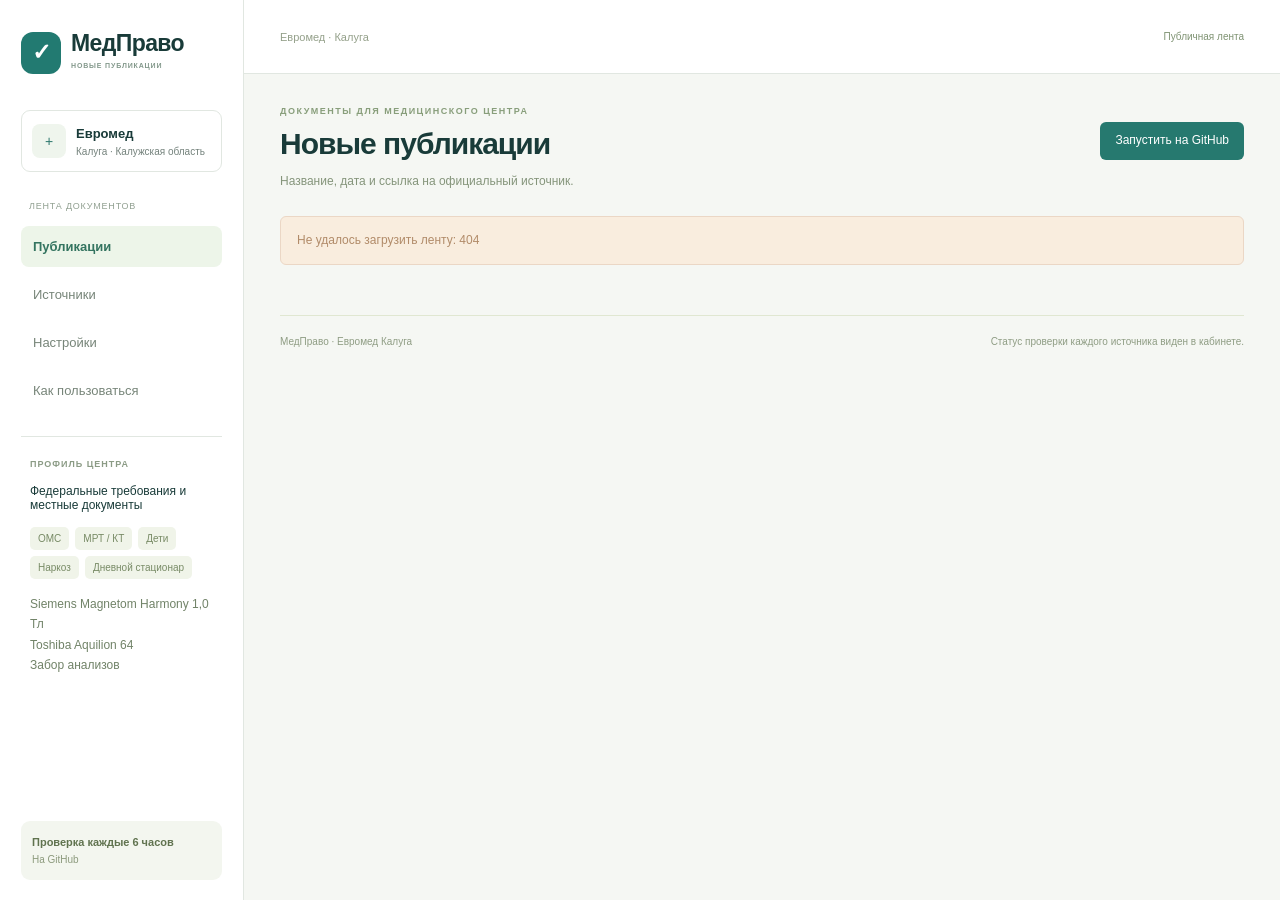
==== commit 20d416ba: "Add usage guide and fix HTTP collection with Russian relay [skip ci]" ====
--- a/github_static/index.html
+++ b/github_static/index.html
@@ -1,4 +1,4 @@
 <!doctype html>
 <html lang="ru">
-<head><meta charset="UTF-8"><meta name="viewport" content="width=device-width,initial-scale=1"><title>МедПраво · Публикации для Евромед</title><link rel="stylesheet" href="./style.css"><script src="./github-client.js" defer></script><script src="./app.js" defer></script></head>
-<body><div class="shell"><aside class="sidebar"><a class="brand" href="./"><span class="brand-mark">✓</span><span>МедПраво<small>НОВЫЕ ПУБЛИКАЦИИ</small></span></a><div class="workspace"><span class="workspace-icon">+</span><div><strong>Евромед</strong><small>Калуга · Калужская область</small></div></div><div class="nav-label">ЛЕНТА ДОКУМЕНТОВ</div><nav><button class="active" data-view="publications">Публикации</button><button data-view="sources">Источники</button><button data-view="settings">Настройки</button></nav><div class="sidebar-profile"><div class="mini-label">ПРОФИЛЬ ЦЕНТРА</div><p>Федеральные требования и местные документы</p><div class="profile-chips"><span>ОМС</span><span>МРТ / КТ</span><span>Дети</span><span>Наркоз</span><span>Дневной стационар</span></div><p class="note">Siemens Magnetom Harmony 1,0 Тл<br>Toshiba Aquilion 64<br>Забор анализов</p></div><div class="sidebar-bottom"><div><strong>Проверка каждые 6 часов</strong><small>На GitHub</small></div></div></aside><div class="main"><header class="topbar"><span class="breadcrumb">Евромед · Калуга</span><span class="private-badge">Публичная лента</span></header><main class="content"><div class="mobile-nav"><button data-view="publications">Публикации</button><button data-view="sources">Источники</button><button data-view="settings">Настройки</button></div><div class="page-heading"><div><div class="eyebrow">ДОКУМЕНТЫ ДЛЯ МЕДИЦИНСКОГО ЦЕНТРА</div><h1 id="heading">Новые публикации</h1><p>Название, дата и ссылка на официальный источник.</p></div><div class="heading-actions"><button class="button primary" id="scan">Запустить на GitHub</button><span class="date-label" id="run-status"></span></div></div><div id="message" role="status"></div><section class="stats" id="stats"></section><div id="body"></div><footer class="footer"><span>МедПраво · Евромед Калуга</span><span>Статус проверки каждого источника виден в кабинете.</span></footer></main></div></div></body></html>
+<head><meta charset="UTF-8"><meta name="viewport" content="width=device-width,initial-scale=1"><title>МедПраво · Публикации для Евромед</title><link rel="stylesheet" href="./style.css"><script src="./github-client.js" defer></script><script src="./help.js" defer></script><script src="./app.js" defer></script></head>
+<body><div class="shell"><aside class="sidebar"><a class="brand" href="./"><span class="brand-mark">✓</span><span>МедПраво<small>НОВЫЕ ПУБЛИКАЦИИ</small></span></a><div class="workspace"><span class="workspace-icon">+</span><div><strong>Евромед</strong><small>Калуга · Калужская область</small></div></div><div class="nav-label">ЛЕНТА ДОКУМЕНТОВ</div><nav><button class="active" data-view="publications">Публикации</button><button data-view="sources">Источники</button><button data-view="settings">Настройки</button><button data-view="help">Как пользоваться</button></nav><div class="sidebar-profile"><div class="mini-label">ПРОФИЛЬ ЦЕНТРА</div><p>Федеральные требования и местные документы</p><div class="profile-chips"><span>ОМС</span><span>МРТ / КТ</span><span>Дети</span><span>Наркоз</span><span>Дневной стационар</span></div><p class="note">Siemens Magnetom Harmony 1,0 Тл<br>Toshiba Aquilion 64<br>Забор анализов</p></div><div class="sidebar-bottom"><div><strong>Проверка каждые 6 часов</strong><small>На GitHub</small></div></div></aside><div class="main"><header class="topbar"><span class="breadcrumb">Евромед · Калуга</span><span class="private-badge">Публичная лента</span></header><main class="content"><div class="mobile-nav"><button data-view="publications">Публикации</button><button data-view="sources">Источники</button><button data-view="settings">Настройки</button><button data-view="help">Как пользоваться</button></div><div class="page-heading"><div><div class="eyebrow">ДОКУМЕНТЫ ДЛЯ МЕДИЦИНСКОГО ЦЕНТРА</div><h1 id="heading">Новые публикации</h1><p>Название, дата и ссылка на официальный источник.</p></div><div class="heading-actions"><button class="button primary" id="scan">Запустить на GitHub</button><span class="date-label" id="run-status"></span></div></div><div id="message" role="status"></div><section class="stats" id="stats"></section><div id="body"></div><footer class="footer"><span>МедПраво · Евромед Калуга</span><span>Статус проверки каждого источника виден в кабинете.</span></footer></main></div></div></body></html>
--- a/github_static/style.css
+++ b/github_static/style.css
@@ -15,3 +15,5 @@
 .feed-toolbar{flex-wrap:wrap;gap:12px}.feed-toolbar .searchbox{min-width:220px}.feed-toolbar select{max-width:260px}.pagination{justify-content:center;margin:20px 0}.reviewed{background:#f5f8f7}.reviewed h3{color:#60746e}.doc-badges{flex-wrap:wrap}.mobile-nav{display:none}.doc-card-content{min-width:0;flex:1}.event-title{overflow-wrap:anywhere}button.ghost{border:1px solid #c7d8d1;background:white;color:#174f41;padding:8px 12px;border-radius:6px}@media(max-width:640px){.mobile-nav{display:flex;gap:10px;margin-bottom:24px}.mobile-nav button{padding:10px;background:#e3efea;border-radius:6px}.mobile-nav button.active{background:#17634d;color:white}.feed-toolbar select{max-width:100%;width:100%}.feed-toolbar .checkbox-label{width:100%}}
 
 .original-title{font-size:13px;color:var(--muted,#64748b);margin:8px 0}.original-title summary{cursor:pointer}.original-title p{overflow-wrap:anywhere}
+
+.usage-guide{padding:28px;max-width:960px;line-height:1.75}.usage-guide h2{font-size:20px;margin:30px 0 12px}.usage-guide h2:first-child{margin-top:0}.usage-guide p{margin:12px 0}.usage-guide li{margin:10px 0}.usage-guide dt{font-weight:bold;margin-top:15px}.usage-guide dd{margin:5px 0 0}.mobile-nav{flex-wrap:wrap}@media(max-width:640px){.usage-guide{padding:18px}.usage-guide h2{font-size:18px}}
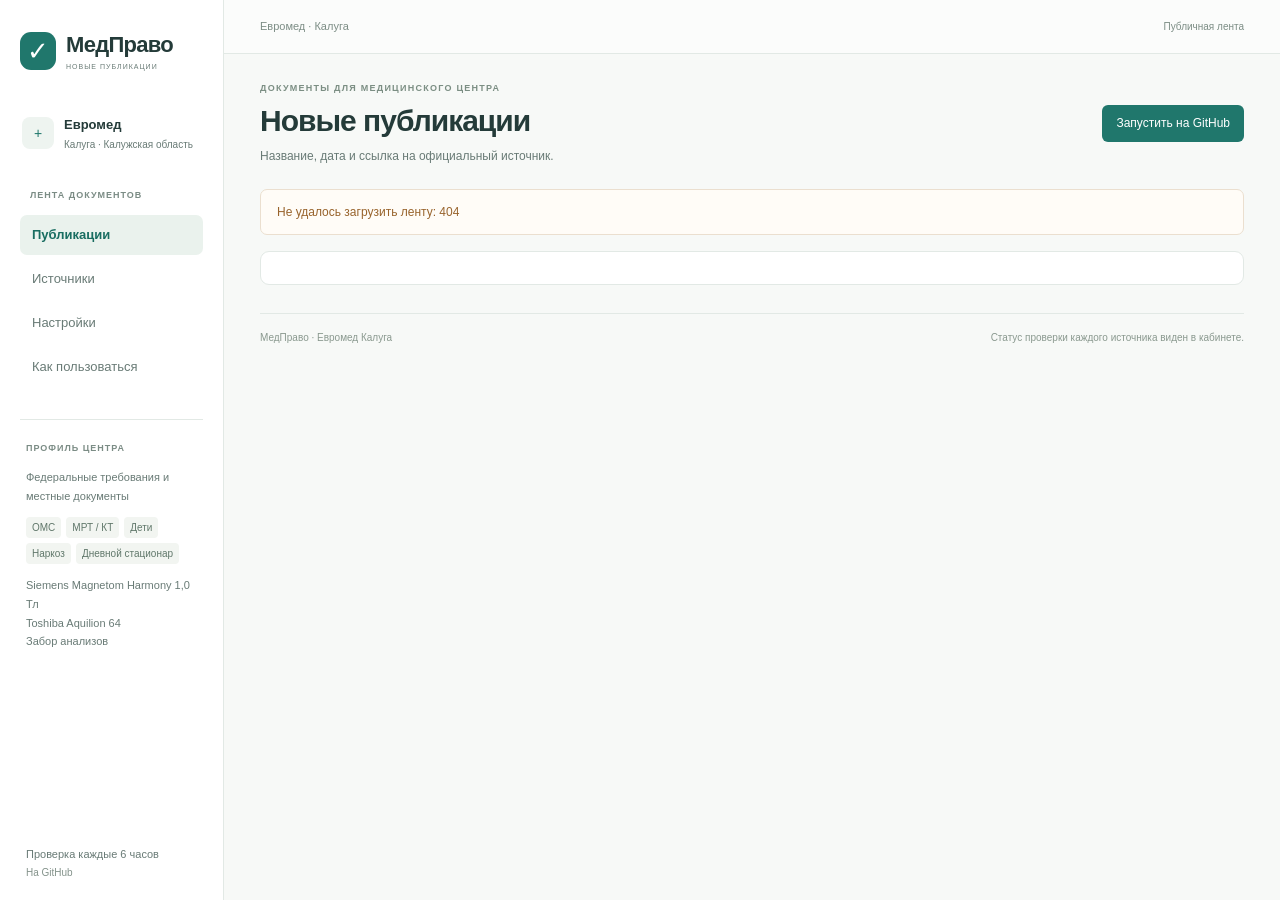
==== commit 03a9e9e1: "Group collection time and metrics in compact summary [skip ci]" ====
--- a/github_static/index.html
+++ b/github_static/index.html
@@ -1,4 +1,4 @@
 <!doctype html>
 <html lang="ru">
 <head><meta charset="UTF-8"><meta name="viewport" content="width=device-width,initial-scale=1"><title>МедПраво · Публикации для Евромед</title><link rel="stylesheet" href="./style.css"><script src="./github-client.js" defer></script><script src="./help.js" defer></script><script src="./app.js" defer></script></head>
-<body><div class="shell"><aside class="sidebar"><a class="brand" href="./"><span class="brand-mark">✓</span><span>МедПраво<small>НОВЫЕ ПУБЛИКАЦИИ</small></span></a><div class="workspace"><span class="workspace-icon">+</span><div><strong>Евромед</strong><small>Калуга · Калужская область</small></div></div><div class="nav-label">ЛЕНТА ДОКУМЕНТОВ</div><nav><button class="active" data-view="publications">Публикации</button><button data-view="sources">Источники</button><button data-view="settings">Настройки</button><button data-view="help">Как пользоваться</button></nav><div class="sidebar-profile"><div class="mini-label">ПРОФИЛЬ ЦЕНТРА</div><p>Федеральные требования и местные документы</p><div class="profile-chips"><span>ОМС</span><span>МРТ / КТ</span><span>Дети</span><span>Наркоз</span><span>Дневной стационар</span></div><p class="note">Siemens Magnetom Harmony 1,0 Тл<br>Toshiba Aquilion 64<br>Забор анализов</p></div><div class="sidebar-bottom"><div><strong>Проверка каждые 6 часов</strong><small>На GitHub</small></div></div></aside><div class="main"><header class="topbar"><span class="breadcrumb">Евромед · Калуга</span><span class="private-badge">Публичная лента</span></header><main class="content"><div class="mobile-nav"><button data-view="publications">Публикации</button><button data-view="sources">Источники</button><button data-view="settings">Настройки</button><button data-view="help">Как пользоваться</button></div><div class="page-heading"><div><div class="eyebrow">ДОКУМЕНТЫ ДЛЯ МЕДИЦИНСКОГО ЦЕНТРА</div><h1 id="heading">Новые публикации</h1><p>Название, дата и ссылка на официальный источник.</p></div><div class="heading-actions"><button class="button primary" id="scan">Запустить на GitHub</button><span class="date-label" id="run-status"></span></div></div><div id="message" role="status"></div><section class="stats" id="stats"></section><div id="body"></div><footer class="footer"><span>МедПраво · Евромед Калуга</span><span>Статус проверки каждого источника виден в кабинете.</span></footer></main></div></div></body></html>
+<body><div class="shell"><aside class="sidebar"><a class="brand" href="./"><span class="brand-mark">✓</span><span>МедПраво<small>НОВЫЕ ПУБЛИКАЦИИ</small></span></a><div class="workspace"><span class="workspace-icon">+</span><div><strong>Евромед</strong><small>Калуга · Калужская область</small></div></div><div class="nav-label">ЛЕНТА ДОКУМЕНТОВ</div><nav aria-label="Основная навигация"><button class="active" data-view="publications">Публикации</button><button data-view="sources">Источники</button><button data-view="settings">Настройки</button><button data-view="help">Как пользоваться</button></nav><div class="sidebar-profile"><div class="mini-label">ПРОФИЛЬ ЦЕНТРА</div><p>Федеральные требования и местные документы</p><div class="profile-chips"><span>ОМС</span><span>МРТ / КТ</span><span>Дети</span><span>Наркоз</span><span>Дневной стационар</span></div><p class="note">Siemens Magnetom Harmony 1,0 Тл<br>Toshiba Aquilion 64<br>Забор анализов</p></div><div class="sidebar-bottom"><div><strong>Проверка каждые 6 часов</strong><small>На GitHub</small></div></div></aside><div class="main"><header class="topbar"><span class="breadcrumb">Евромед · Калуга</span><span class="private-badge">Публичная лента</span></header><main class="content"><nav class="mobile-nav" aria-label="Основная навигация"><button data-view="publications">Публикации</button><button data-view="sources">Источники</button><button data-view="settings">Настройки</button><button data-view="help">Как пользоваться</button></nav><div class="page-heading"><div><div class="eyebrow">ДОКУМЕНТЫ ДЛЯ МЕДИЦИНСКОГО ЦЕНТРА</div><h1 id="heading">Новые публикации</h1><p>Название, дата и ссылка на официальный источник.</p></div><div class="heading-actions"><button class="button primary" id="scan">Запустить на GitHub</button><span class="date-label" id="run-status"></span></div></div><div id="message" role="status"></div><section class="monitor-status" aria-label="Сводка мониторинга"><div id="last-collection" class="collection-status" aria-label="Время последнего сбора"></div><div class="stats" id="stats"></div></section><div id="coverage-warning" role="status"></div><div id="body"></div><footer class="footer"><span>МедПраво · Евромед Калуга</span><span>Статус проверки каждого источника виден в кабинете.</span></footer></main></div></div></body></html>
--- a/github_static/style.css
+++ b/github_static/style.css
@@ -1,19 +1,42 @@
-
-:root{--ink:#193b39;--muted:#74827c;--teal:#26796f;--line:#e1e7e1;--background:#f5f7f3}
-*{box-sizing:border-box}body{margin:0;background:var(--background);color:var(--ink);font-family:Arial,"Segoe UI",sans-serif;font-size:14px;-webkit-font-smoothing:antialiased}button,input,select{font:inherit}button{cursor:pointer;border:0}button:disabled{opacity:.5;cursor:not-allowed}a{text-decoration:none;color:inherit}button:focus-visible,a:focus-visible{outline:3px solid #90beba;outline-offset:3px}input:focus,select:focus{outline:2px solid #90beba;outline-offset:1px}h1,h2,h3,p{margin:0}.shell{display:flex;min-height:100vh}.sidebar{width:244px;background:#fff;border-right:1px solid var(--line);padding:30px 21px 0;position:fixed;inset:0 auto 0 0;z-index:20;display:flex;flex-direction:column}.brand{display:flex;gap:10px;align-items:center;font-size:23px;font-weight:700;letter-spacing:-.6px}.brand-mark{background:#227a71;color:white;height:42px;width:40px;display:grid;place-items:center;border-radius:12px}.brand small{display:block;font-size:7px;letter-spacing:.85px;color:#83988b;line-height:18px}.workspace{margin-top:35px;display:flex;align-items:center;gap:10px;padding:13px 10px;border:1px solid var(--line);border-radius:9px}.workspace-icon{width:34px;height:34px;display:grid;place-items:center;border-radius:8px;background:#eff5ed;color:#31796f}.workspace strong{display:block;font-size:13px}.workspace small{font-size:10px;display:block;color:var(--muted);margin-top:5px}.workspace>svg{margin-left:auto;color:#7d8b87}.nav-label{font-size:9px;letter-spacing:.8px;color:#91a091;margin:29px 8px 15px}nav{display:flex;flex-direction:column;gap:7px}nav button{background:transparent;color:#778579;display:flex;align-items:center;gap:12px;text-align:left;border-radius:8px;padding:13px 12px;font-size:13px}nav button.active{background:#edf5e9;color:#347460;font-weight:bold}.nav-dot{width:5px;height:5px;border-radius:50%;background:#38978a;margin-left:auto}.nav-count{margin-left:auto;font-size:10px;background:#e6eee0;padding:2px 6px;border-radius:4px}.sidebar-profile{padding:22px 9px;margin-top:25px;border-top:1px solid var(--line)}.mini-label{font-size:9px;letter-spacing:1px;color:#8b9b85;font-weight:bold}.sidebar-profile p{margin:15px 0;display:flex;gap:6px;font-size:12px}.profile-chips{display:flex;gap:6px;flex-wrap:wrap}.profile-chips span{font-size:10px;padding:6px 8px;border-radius:5px;background:#f0f4e9;color:#788b66}.text-link{display:inline-flex;align-items:center;gap:6px;background:none;padding:0;color:var(--teal);font-size:12px}.sidebar-profile .text-link{font-size:11px;margin-top:16px}.sidebar-bottom{margin-top:auto;background:#f3f6ef;border-radius:9px;display:flex;align-items:center;gap:10px;padding:15px 11px;margin-bottom:20px;color:#748863}.sidebar-bottom strong{display:block;font-size:11px;color:#60734f}.sidebar-bottom small{display:block;font-size:10px;color:#8c9a7d;margin-top:6px}.sidebar-user{display:flex;align-items:center;gap:9px;padding:18px 0;border-top:1px solid var(--line)}.avatar{border:1px solid #dce6d9;background:#eff3e9;color:#6e805a;display:grid;place-items:center;border-radius:50%;width:34px;height:34px;font-size:12px;font-weight:bold}.sidebar-user strong{font-size:11px;display:block}.sidebar-user small{font-size:9px;color:#97a18d;display:block;margin-top:5px}.sidebar-user>svg{margin-left:auto;color:#9aad8b}.main{margin-left:244px;width:calc(100% - 244px)}.topbar{height:74px;background:#fff;border-bottom:1px solid var(--line);display:flex;align-items:center;justify-content:space-between;padding:0 36px}.breadcrumb{display:flex;gap:11px;align-items:center;font-size:11px;color:#94a08a}.breadcrumb strong{color:#60745c;font-weight:400}.topbar-right{display:flex;align-items:center;gap:18px}.private-badge{font-size:10px;display:flex;gap:5px;align-items:center;color:#7f9373}.icon-button{background:none;padding:6px;color:#7e9270;position:relative;display:inline-flex}.notification-dot{position:absolute;right:8px;top:7px;width:5px;height:5px;background:#ae8354;border-radius:50%;border:1px solid white}.avatar.small{width:29px;height:29px;font-size:10px}.content{padding:32px 36px;max-width:1550px;margin:auto}.page-heading{display:flex;align-items:center;justify-content:space-between;margin-bottom:26px;gap:18px}.eyebrow{font-size:9px;letter-spacing:1.5px;color:#889e7b;display:flex;gap:6px;align-items:center;font-weight:bold;margin-bottom:10px}.eyebrow>span{width:4px;height:4px;background:#8aa087;border-radius:50%}h1{font-size:30px;font-weight:600;letter-spacing:-1px;line-height:1.2}.page-heading p{color:#85957b;font-size:12px;margin-top:10px;line-height:1.5}.heading-actions{display:flex;align-items:flex-end;flex-direction:column;gap:14px}.date-label{color:#8e9e80;font-size:11px}.button{padding:11px 15px;display:inline-flex;align-items:center;justify-content:center;gap:9px;border-radius:6px;font-size:12px;font-weight:500;white-space:nowrap;line-height:1.3;transition:background .15s}.button.secondary{background:white;border:1px solid #dbe3d3;color:#728963}.button.secondary:hover{background:#edf3e6}.button.primary{background:#26796f;color:#fff}.button.primary:hover{background:#196a61}.hero{display:flex;position:relative;justify-content:space-between;background:#e9efdf;border:1px solid #dfe7d3;border-radius:12px;min-height:300px;padding:31px 34px;margin-bottom:22px;overflow:hidden;gap:25px}.hero:after{content:"";position:absolute;width:240px;height:240px;border:1px solid #d5dfc6;border-radius:50%;left:39%;top:145px;pointer-events:none}.hero-text{position:relative;z-index:1}.hero-label{display:flex;gap:5px;align-items:center;font-size:9px;letter-spacing:.9px;color:#80916f;font-weight:bold}.hero h2{font-size:32px;letter-spacing:-1.2px;line-height:1.25;margin:17px 0 13px;font-weight:600;color:#354f31}.hero p{font-size:12px;color:#879372;line-height:1.8}.hero-button{background:#fff;color:#71845d;margin-top:20px;padding:11px 15px;border:1px solid #d9e1c9}.hero-report{position:relative;width:44%;align-self:center;z-index:1;margin-right:9px}.report-sheet{background:white;border-radius:8px;padding:22px;box-shadow:0 11px 25px #536c3820;transform:rotate(-2deg);position:relative}.sheet-line{position:absolute;height:4px;left:0;right:0;top:0;border-radius:8px 8px 0 0;background:#88aa76}.report-top{display:flex;align-items:center;gap:8px;color:#82a26c}.report-top span{font-size:8px;letter-spacing:1px}.report-sheet h3{font-size:16px;margin:12px 0 5px;color:#587946}.report-sheet>p{font-size:9px;line-height:1.6;color:#a1af91;margin-bottom:12px}.report-item{display:flex;align-items:center;gap:8px;padding:11px 0;border-top:1px solid #eaf0e2}.report-item strong{display:block;font-size:10px;font-weight:500;color:#799569}.report-item small{display:block;font-size:8px;color:#a5b294;margin-top:5px}.report-item>svg{margin-left:auto;color:#90b27b}.report-dot{height:6px;width:6px;border-radius:50%;flex-shrink:0}.dot-0{background:#8baa77}.dot-1{background:#88a4ac}.dot-2{background:#b7a66a}.report-footer{display:flex;align-items:center;gap:7px;padding-top:13px;border-top:1px solid #e7ecdd;font-size:10px;color:#a2b18a}.floating-stamp{position:absolute;bottom:-13px;right:-15px;transform:rotate(3deg);display:flex;gap:8px;align-items:center;background:#fff;padding:10px 13px;border:1px solid #e0e6d3;border-radius:8px;box-shadow:0 8px 12px #536c3814;font-size:9px;color:#98aa80}.floating-stamp strong{font-size:10px}.stats{display:grid;grid-template-columns:repeat(4,1fr);gap:14px;margin-bottom:22px}.stat{padding:20px 18px;background:#fff;border:1px solid var(--line);border-radius:8px;min-width:0;text-align:left}.stat-top{display:flex;justify-content:space-between;align-items:center;font-size:11px;color:#819775;margin-bottom:15px;gap:4px}.stat-top svg{color:#a7b797;flex-shrink:0}.stat>strong{font-size:29px;font-weight:500;display:block;letter-spacing:-.8px;color:#698b54}.stat>strong>span{font-size:11px;font-weight:400;color:#a8b494;letter-spacing:0;margin-left:7px}.stat>small{font-size:10px;color:#a1b090;margin-top:11px;display:flex;gap:4px;align-items:center;line-height:1.5}.stat-mail{background:#f0f4e7;transition:background .15s}.stat-mail:hover{background:#e8efdb}.stat-mail>strong{color:#7c984f}.stat-mail>small{color:#99ab7d}.overview-grid{display:grid;grid-template-columns:1.75fr 1fr;gap:20px;margin-bottom:24px}.panel{background:#fff;border:1px solid var(--line);border-radius:9px;overflow:hidden}.panel-heading{padding:23px 23px 17px;display:flex;justify-content:space-between;gap:14px;align-items:center}.panel h2{font-size:16px;font-weight:600;letter-spacing:-.25px;color:#64884b}.panel-heading p{font-size:10px;color:#a6b692;margin-top:7px;line-height:1.5}.badge{display:inline-flex;gap:4px;align-items:center;font-size:9px;line-height:1.5;padding:5px 8px;border-radius:4px;white-space:nowrap;font-weight:400}.badge.amber{background:#f8f1db;color:#ae964e}.badge.teal{background:#edf4e3;color:#83a165}.badge.neutral{background:#f2f5ec;color:#9cad84}.badge.red{background:#fbefdf;color:#bb9a6d}.badge.blue{background:#edf3f5;color:#8fa5ad}.empty-compact{padding:22px 24px 27px;display:flex;flex-direction:column;align-items:flex-start}.empty-icon{display:grid;place-items:center;width:44px;height:44px;border-radius:11px;background:#f2f5e8;color:#a3ba84;margin-bottom:14px}.empty-compact h3{font-size:14px;font-weight:500;color:#7fa35f}.empty-compact p{font-size:11px;color:#a1b88c;line-height:1.8;margin-top:8px;max-width:440px}.coverage-note{display:flex;align-items:center;gap:8px;background:#faf8ea;border-top:1px solid #eeead4;margin-top:auto;padding:15px 22px;font-size:10px;color:#a79b64;line-height:1.7}.coverage-note>svg{flex-shrink:0}.coverage-note button{color:#a0945c;background:none;font-size:10px;display:flex;gap:3px;align-items:center;white-space:nowrap;margin-left:auto}.overview-grid>.panel:first-child{display:flex;flex-direction:column}.next-panel{padding:22px 24px;background:#fafbf5}.round-icon{width:37px;height:37px;border-radius:8px;display:grid;place-items:center;background:#eef3df;color:#9db879;flex-shrink:0}.next-panel h2{font-size:21px;margin-top:13px;line-height:1.35;letter-spacing:-.5px;color:#7b9a52}.next-panel>p{font-size:11px;line-height:1.8;color:#a3b789;margin:11px 0 18px;max-width:300px}.schedule-line{display:flex;justify-content:space-between;margin:10px 0;font-size:10px;gap:8px;color:#a1b687}.schedule-line strong{font-weight:500;color:#90ac68}.next-panel .button{margin-top:15px;width:100%}.review-summary{padding:10px 24px 23px;font-size:13px;line-height:1.8;color:#849d6c;white-space:pre-wrap}.review-counts{display:flex;gap:24px;margin-top:18px;color:#9bb07c;font-size:11px}.review-counts strong{font-size:22px;color:#85a361;margin-right:4px}.doc-card{display:flex;width:100%;text-align:left;background:transparent;padding:20px 23px;border-top:1px solid #eaf0df;gap:14px;align-items:flex-start;transition:background .15s}.doc-card:hover{background:#f9fbf0}.doc-icon{height:37px;width:37px;display:grid;place-items:center;flex-shrink:0;background:#f2f6e4;color:#a5bd83;border-radius:8px}.doc-icon.important{background:#fbf1df;color:#c1a677}.doc-card-content{flex:1;min-width:0}.doc-badges{display:flex;align-items:center;gap:9px;flex-wrap:wrap;margin-bottom:9px}.priority-label{font-size:9px;color:#c4ad81}.done-label{font-size:9px;color:#a0bd79;display:flex;align-items:center;gap:4px}.doc-card h3{font-size:13px;line-height:1.5;font-weight:500;margin-bottom:7px;color:#809f5c}.doc-card p{font-size:11px;line-height:1.7;color:#a9bb8c;display:-webkit-box;-webkit-line-clamp:2;-webkit-box-orient:vertical;overflow:hidden}.doc-card-footer{display:flex;flex-wrap:wrap;gap:12px;margin-top:12px;color:#b1be9b;font-size:9px}.card-arrow{align-self:center;color:#bdcba5}.empty-docs{padding:38px 20px 44px;display:flex;align-items:center;flex-direction:column;text-align:center}.empty-docs h3{font-size:15px;font-weight:500;color:#99b375}.empty-docs p{font-size:11px;color:#b1c398;line-height:1.8;max-width:380px;margin:11px 0 19px}.empty-docs .empty-icon{width:49px;height:49px}.toolbar{display:flex;gap:11px;margin-bottom:20px}.searchbox{display:flex;align-items:center;gap:10px;flex:1;background:#fff;border:1px solid var(--line);border-radius:6px;padding:0 13px;color:#b1c59b;min-width:0}.searchbox input{border:0;background:transparent;padding:13px 0;width:100%;font-size:11px;outline:0}.searchbox button{background:transparent;color:#b1c59b}.searchbox:focus-within{outline:2px solid #90beba}.toolbar select{border:1px solid var(--line);border-radius:6px;padding:10px 12px;background:#fff;color:#9ab27b;max-width:210px;font-size:11px}.archive-caption{display:flex;justify-content:space-between;align-items:center;font-size:11px;color:#aec499;margin-bottom:15px}.archive-caption strong{color:#97b66e;font-weight:500}.archive-caption>span:last-child{display:flex;gap:5px;align-items:center}.plain-note{display:flex;align-items:flex-start;gap:7px;font-size:10px;color:#afc59b;line-height:1.8;margin:19px 0}.plain-note>svg{flex-shrink:0;margin-top:2px}.source-intro{padding:23px;display:flex;align-items:center;gap:20px;justify-content:space-between;margin-bottom:23px}.source-intro p{font-size:12px;line-height:1.7;color:#a8c18b;max-width:580px;margin-top:10px}.tabs{display:flex;gap:5px;flex-wrap:wrap;margin:0 0 20px}.tabs button{font-size:11px;padding:8px 11px;background:none;color:#abc18a;border-radius:5px}.tabs button.selected{background:#e9f0d9;color:#9bb771}.source-grid{display:grid;grid-template-columns:repeat(3,1fr);gap:16px}.source-card{padding:21px;display:flex;flex-direction:column}.source-card-top{display:flex;justify-content:space-between;align-items:center;gap:9px;margin-bottom:17px}.source-icon{height:34px;width:34px;background:#eef4de;color:#b0c78e;display:grid;place-items:center;border-radius:8px}.source-card h3{font-size:14px;line-height:1.5;font-weight:500;color:#91b065;margin-bottom:9px}.source-card>p{font-size:12px;line-height:1.7;color:#b1c591;margin-bottom:20px}.source-detail{font-size:11px;line-height:1.6;background:#f7f9ee;border-radius:5px;padding:10px;color:#b1c493;margin-bottom:14px}.source-card-bottom{margin-top:auto;display:flex;align-items:center;justify-content:space-between;border-top:1px solid #e7edda;padding-top:13px}.source-card-bottom small{display:block;font-size:10px;color:#bdcfa4}.source-card-bottom strong{font-weight:400;display:block;font-size:11px;margin-top:6px;color:#aac88a}.icon-link{color:#b4cc93;display:flex}.reviewed-note{font-size:10px;line-height:1.6;color:#c0d3a9;display:block;margin-top:10px}.settings-grid{display:grid;grid-template-columns:1.35fr 1fr;gap:20px;margin-bottom:20px}.settings-panel{padding:24px;margin-bottom:20px}.settings-grid>.settings-panel{margin-bottom:0}.section-title{display:flex;align-items:center;gap:11px;margin-bottom:23px}.section-title p{font-size:11px;color:#b4c99a;margin-top:7px;line-height:1.6}.field-label{display:block;font-size:12px;color:#a7c38b;margin-bottom:9px}.text-input{width:100%;padding:12px 13px;border:1px solid #dce5cf;border-radius:6px;font-size:12px;background:#fff;color:#90b96f}.field-help{font-size:10px;color:#c1d0a7;margin-top:9px}.toggle-row{display:flex;align-items:center;justify-content:space-between;gap:18px;padding:19px 0;border-bottom:1px solid #e6ebd7}.toggle-row strong{display:block;font-size:12px;font-weight:500;color:#a1be7f}.toggle-row p{font-size:11px;line-height:1.6;color:#bdd0a1;margin-top:6px}.switch{appearance:none;width:34px;height:20px;border-radius:12px;background:#d7e2c5;cursor:pointer;position:relative;flex-shrink:0;border:1px solid transparent;transition:background .2s}.switch:after{content:"";position:absolute;top:2px;left:2px;width:14px;height:14px;border-radius:50%;background:#fff;transition:transform .2s}.switch:checked{background:#82a967}.switch:checked:after{transform:translateX(14px)}.connection-box{display:flex;gap:9px;align-items:flex-start;border-radius:6px;border:1px solid #ede8cf;background:#fcfaed;padding:14px;margin:18px 0;color:#b5ac78}.connection-box>svg{flex-shrink:0}.connection-box strong{font-size:12px;font-weight:500}.connection-box p{font-size:11px;line-height:1.7;margin-top:6px;color:#c4bb8d}.connection-box.ready{background:#f1f7e5;border-color:#dfeacc;color:#adc887}.button-row{display:flex;gap:10px;flex-wrap:wrap}.subtle{font-size:10px;display:block;color:#bed4a5;margin-top:12px;line-height:1.7}.profile-chips.light{gap:7px}.profile-chips.light span{font-size:11px;background:#f2f6e5;color:#adc792;padding:6px 8px;line-height:1.5}.equipment{border-top:1px solid #e4ead5;margin-top:27px;padding-top:21px}.equipment>div:not(.mini-label){display:flex;align-items:center;gap:8px;color:#aacb8a;font-size:12px;line-height:1.7;margin-top:15px}.checkbox-grid{display:grid;grid-template-columns:repeat(3,1fr);gap:18px 25px;margin-bottom:24px}.checkbox-label{display:flex;align-items:center;gap:8px;font-size:12px;line-height:1.5;color:#aecb8b;cursor:pointer}.checkbox-label input{accent-color:#8fb373;width:15px;height:15px;margin:0;flex-shrink:0}.settings-panel>.toggle-row{border-top:1px solid #e6ebd7;border-bottom:0;margin-bottom:12px}.footer{display:flex;justify-content:space-between;gap:20px;font-size:10px;color:#c4d5b0;margin-top:30px;padding-top:18px;border-top:1px solid #e0e7d1;line-height:1.5}.loading{padding:100px 20px;display:flex;justify-content:center;gap:10px;color:#b6cc97}.spin{animation:spin 1s linear infinite}@keyframes spin{to{transform:rotate(360deg)}}.alert{display:flex;gap:8px;align-items:center;border-radius:6px;padding:14px 16px;font-size:12px;margin-bottom:20px;line-height:1.6}.alert.error{color:#b18b69;background:#f9edde;border:1px solid #ebd7c5}.alert button{background:none;margin-left:auto;color:inherit}.toast{position:fixed;right:27px;bottom:25px;z-index:60;background:#225b4e;color:white;border-radius:8px;padding:15px 20px;box-shadow:0 8px 30px #163c3926;display:flex;gap:10px;align-items:center;font-size:12px;max-width:500px;line-height:1.6}.modal-backdrop{position:fixed;inset:0;z-index:50;background:#152e2e70;display:flex;align-items:center;justify-content:center;padding:24px;backdrop-filter:blur(3px)}.document-modal{position:relative;width:760px;max-width:100%;max-height:92vh;overflow:auto;padding:35px;background:#fff;border-radius:12px;box-shadow:0 20px 60px #163c3926}.modal-close{position:absolute;top:15px;right:15px}.document-modal h2{font-size:22px;line-height:1.45;letter-spacing:-.6px;margin-top:13px;padding-right:15px}.doc-meta{font-size:12px;color:#b4cb99;margin:12px 0 22px}.doc-dates{display:grid;grid-template-columns:repeat(3,1fr);gap:15px;padding:18px;background:#f6f8ec;border-radius:7px;margin-bottom:25px}.doc-dates small{display:block;color:#bfcea2;font-size:11px;margin-bottom:9px}.doc-dates strong{font-size:12px;display:block;color:#accb8a;font-weight:500}.detail-section{margin:22px 0}.detail-section h3,.action-box h3{font-size:14px;margin-bottom:10px;color:#a1c37d}.detail-section p,.action-box p{font-size:13px;color:#b1cb95;line-height:1.9;white-space:pre-wrap}.action-box{background:#f4f7e5;border:1px solid #e5eccf;border-radius:7px;padding:20px;margin:23px 0}.action-box>span{display:block;font-size:12px;margin:13px 0;color:#b0cd8b}.action-box .checkbox-label{margin-top:17px}.document-modal>.button{margin-top:25px}.evidence-link{display:flex;align-items:center;gap:5px;font-size:12px;margin-top:15px;color:#aecb8a}.delivery-list{margin-top:15px}.delivery-list>div{display:flex;flex-wrap:wrap;gap:15px;padding:13px 0;border-top:1px solid #e6eed3;font-size:11px;color:#bfd2a4}.delivery-list strong{font-weight:400;color:#a8c982}.delivery-list small{width:100%;color:#c6ae7b}.mobile-menu,.mobile-close,.menu-backdrop{display:none}
-/* Contrast stays readable on the pale surfaces. */
-.panel h2,.doc-card h3,.source-card h3,.next-panel h2,.equipment>div:not(.mini-label),.detail-section h3,.action-box h3,.stat>strong{color:#476748}.panel-heading p,.panel p,.source-card>p,.source-detail,.toggle-row p,.section-title p,.detail-section p,.action-box p,.empty-docs p,.empty-compact p,.field-help,.plain-note,.doc-meta,.review-summary,.next-panel>p,.doc-card p{color:#7a8d76}.toggle-row strong,.field-label,.checkbox-label,.doc-dates strong,.source-card-bottom strong,.schedule-line strong,.profile-chips.light span,.text-input{color:#5e7c54}.footer,.subtle,.stat>small,.doc-card-footer,.source-card-bottom small,.reviewed-note,.schedule-line,.archive-caption,.equipment .mini-label{color:#8f9d84}.badge.neutral{color:#7f946d}.badge.teal{color:#678653}.badge.amber{color:#a08740}.badge.red{color:#b38755}.badge.blue{color:#7d9aa5}.connection-box strong{color:#9b8755}.connection-box p{color:#a4946e}.report-item strong{color:#6d865f}.report-item small,.report-sheet>p,.report-footer{color:#98a88b}.hero p{color:#798b6a}
-@media(min-width:1500px){.content{padding:40px 50px}.hero{min-height:330px;padding:37px 40px}.hero h2{font-size:37px}.hero p{font-size:13px}.report-sheet{padding:25px}.report-item{padding:13px 0}.report-item strong{font-size:12px}.report-item small{font-size:10px}}
-@media(max-width:1150px){.sidebar{width:216px;padding-left:17px;padding-right:17px}.main{margin-left:216px;width:calc(100% - 216px)}.content{padding:25px}.topbar{padding:0 25px}.hero{padding:25px;gap:15px}.hero h2{font-size:28px}.hero-report{width:46%}.report-sheet{padding:18px}.report-item strong{font-size:9px}.report-item small{font-size:8px}.floating-stamp{right:-9px}.stat{padding:17px 14px}.stat-top{font-size:10px}.stat>strong{font-size:26px}.stat>strong>span{font-size:10px}.source-grid{grid-template-columns:repeat(2,1fr)}.checkbox-grid{grid-template-columns:repeat(2,1fr)}.overview-grid{grid-template-columns:1.4fr 1fr}.hero-label{font-size:8px}}
-@media(max-width:850px){.hero-report{display:none}.hero{min-height:260px}.hero-text{width:100%}.hero:after{left:auto;right:-90px;top:60px;border-width:25px;opacity:.3}.stats{grid-template-columns:repeat(2,1fr)}.overview-grid{grid-template-columns:1fr}.next-panel{display:none}.page-heading{align-items:flex-start}.heading-actions .date-label{display:none}.settings-grid{grid-template-columns:1fr}.toolbar{flex-wrap:wrap}.searchbox{flex-basis:100%}.toolbar select{max-width:none;flex:1}.page-heading h1{font-size:26px}.page-heading p{max-width:300px}.source-intro{flex-direction:column;align-items:flex-start}.source-card{padding:19px}.panel-heading{padding:20px 18px}.doc-card{padding:18px}.private-badge{display:none}.footer>span:last-child{display:none}}
-@media(max-width:640px){.sidebar{display:none}.main{margin-left:0;width:100%}.topbar{height:60px;padding:0 19px}.mobile-menu{display:flex}.breadcrumb{font-size:10px;gap:8px;margin-right:auto;margin-left:8px}.breadcrumb>span,.breadcrumb>svg{display:none}.breadcrumb>strong{max-width:190px;white-space:nowrap;overflow:hidden;text-overflow:ellipsis}.topbar-right{gap:12px}.content{padding:24px 18px}.heading-actions .button{padding:9px 10px;font-size:10px;gap:5px}.heading-actions .button>svg{width:13px}.page-heading{gap:10px;margin-bottom:21px}.page-heading h1{font-size:24px}.page-heading p{font-size:11px;max-width:225px}.eyebrow{font-size:8px}.hero{padding:26px 22px;border-radius:9px;min-height:275px}.hero h2{font-size:31px}.hero p{font-size:12px}.hero-label{font-size:8px}.hero:after{width:180px;height:180px;top:100px}.hero-button{font-size:11px}.stats{gap:10px}.stat{padding:17px 14px}.stat-top{font-size:10px}.stat>strong{font-size:26px}.stat>small{font-size:9px}.panel h2{font-size:15px}.panel-heading{padding:20px 17px;gap:8px}.panel-heading .text-link{font-size:11px;white-space:nowrap}.coverage-note{padding:13px 16px;align-items:flex-start;flex-wrap:wrap;font-size:11px}.coverage-note>span{flex:1}.coverage-note button{margin-left:25px}.doc-card{padding:18px 16px;gap:10px}.doc-icon{width:32px;height:32px}.doc-card h3{font-size:12px}.doc-card p{font-size:11px}.doc-card-footer{gap:9px}.source-grid{grid-template-columns:1fr}.source-card h3{font-size:15px}.source-card>p{font-size:12px}.source-detail{font-size:11px}.settings-panel{padding:20px 18px}.checkbox-grid{grid-template-columns:1fr;gap:15px}.checkbox-label{font-size:12px}.source-intro .button{width:100%}.toolbar select{font-size:10px;padding:10px 8px}.tabs{gap:4px}.tabs button{font-size:10px;padding:8px}.modal-backdrop{padding:12px}.document-modal{padding:28px 20px;max-height:94vh}.document-modal h2{font-size:19px}.doc-dates{grid-template-columns:1fr;gap:16px}.doc-dates>div{display:flex;justify-content:space-between;gap:10px}.doc-dates small{margin:0}.toast{right:15px;bottom:15px;left:15px;max-width:none;font-size:12px}.sidebar.mobile-open{display:flex;width:246px;z-index:75}.mobile-close{display:flex;position:absolute;right:8px;top:9px}.menu-backdrop{display:block;position:fixed;inset:0;z-index:70;background:#153d3660}.footer{font-size:10px}.hero p br{display:none}.hero p{max-width:260px}}
-@media(prefers-reduced-motion:reduce){*{transition:none!important;animation-duration:.01ms!important}}
-@media print{.sidebar,.topbar,.heading-actions,.footer,.hero,.modal-close,.button,.tabs,.toast{display:none!important}.main{margin:0;width:100%}.content{padding:0}.panel,.stat{break-inside:avoid}.source-grid,.stats{grid-template-columns:repeat(2,1fr)}body{background:white}}
-
-.content{max-width:1400px}.event-title{font-size:14px;color:#335b49}.note{font-size:12px;line-height:1.7;color:#718368}.panel code{white-space:pre-wrap;font-size:11px}.heading-actions{min-width:130px}.content input[type=email]{color:#315b4f}.main .source-card>p{font-size:12px}.stat>strong{font-size:27px}@media(max-width:640px){.sidebar{display:flex;position:static;width:100%;padding:18px}.sidebar nav{flex-direction:row;margin-top:15px;overflow:auto}.sidebar nav button{font-size:11px;padding:8px}.sidebar .workspace,.sidebar .sidebar-profile,.sidebar .sidebar-bottom{display:none}.shell{display:block}.main{width:100%;margin:0}.topbar{display:none}.page-heading{flex-direction:column}.heading-actions{flex-direction:row;align-items:center}.source-grid{grid-template-columns:1fr}}
-
-.feed-toolbar{flex-wrap:wrap;gap:12px}.feed-toolbar .searchbox{min-width:220px}.feed-toolbar select{max-width:260px}.pagination{justify-content:center;margin:20px 0}.reviewed{background:#f5f8f7}.reviewed h3{color:#60746e}.doc-badges{flex-wrap:wrap}.mobile-nav{display:none}.doc-card-content{min-width:0;flex:1}.event-title{overflow-wrap:anywhere}button.ghost{border:1px solid #c7d8d1;background:white;color:#174f41;padding:8px 12px;border-radius:6px}@media(max-width:640px){.mobile-nav{display:flex;gap:10px;margin-bottom:24px}.mobile-nav button{padding:10px;background:#e3efea;border-radius:6px}.mobile-nav button.active{background:#17634d;color:white}.feed-toolbar select{max-width:100%;width:100%}.feed-toolbar .checkbox-label{width:100%}}
-
-.original-title{font-size:13px;color:var(--muted,#64748b);margin:8px 0}.original-title summary{cursor:pointer}.original-title p{overflow-wrap:anywhere}
-
-.usage-guide{padding:28px;max-width:960px;line-height:1.75}.usage-guide h2{font-size:20px;margin:30px 0 12px}.usage-guide h2:first-child{margin-top:0}.usage-guide p{margin:12px 0}.usage-guide li{margin:10px 0}.usage-guide dt{font-weight:bold;margin-top:15px}.usage-guide dd{margin:5px 0 0}.mobile-nav{flex-wrap:wrap}@media(max-width:640px){.usage-guide{padding:18px}.usage-guide h2{font-size:18px}}
+:root{--ink:#243b39;--muted:#697b76;--teal:#20776c;--line:#e2e9e5;--background:#f7f9f7;--surface:#fff;--soft:#eef4f0;--amber:#9a681d}
+*{box-sizing:border-box}
+body{margin:0;background:var(--background);color:var(--ink);font:14px/1.5 "Segoe UI",Arial,sans-serif;-webkit-font-smoothing:antialiased}
+button,input,select{font:inherit}button{cursor:pointer}button:disabled{opacity:.45;cursor:not-allowed}button,a,input,select,summary{-webkit-tap-highlight-color:transparent}
+a{color:inherit;text-decoration:none}button:focus-visible,a:focus-visible,summary:focus-visible{outline:2px solid var(--teal);outline-offset:4px}input:focus,select:focus{outline:2px solid #93bcb1;outline-offset:1px}
+h1,h2,h3,p{margin:0}button{border:0}summary{cursor:pointer}summary::marker{color:#8a9a93}button,.text-link{transition:background .15s,color .15s}
+.shell{display:flex;min-height:100vh}.sidebar{width:224px;position:fixed;inset:0 auto 0 0;display:flex;flex-direction:column;overflow:auto;padding:28px 20px 20px;background:var(--surface);border-right:1px solid var(--line)}
+.brand{display:flex;align-items:center;gap:10px;font-size:22px;font-weight:650;letter-spacing:-.7px}.brand-mark{display:grid;place-items:center;flex-shrink:0;width:36px;height:38px;background:var(--teal);color:white;border-radius:11px;font-size:26px;font-weight:400}
+.brand small{display:block;font-size:7px;font-weight:500;letter-spacing:1px;line-height:1.8;color:var(--muted)}
+.workspace{display:flex;align-items:center;gap:10px;margin:30px 0 26px;padding:11px 2px}.workspace-icon{display:grid;place-items:center;width:32px;height:32px;border-radius:8px;background:var(--soft);color:var(--teal)}.workspace strong{font-size:13px;font-weight:600;display:block}.workspace small{display:block;margin-top:3px;color:var(--muted);font-size:10px}
+.nav-label,.mini-label{font-size:9px;font-weight:600;letter-spacing:1px;color:#7b8c85}.nav-label{margin:0 10px 12px}nav{display:flex;flex-direction:column;gap:4px}nav button{background:transparent;text-align:left;color:var(--muted);padding:11px 12px;border-radius:7px;font-size:13px;line-height:1.4}nav button:hover{background:#f5f7f4;color:var(--ink)}nav button.active{background:#eaf2ed;color:#196d61;font-weight:600}
+.sidebar-profile{border-top:1px solid var(--line);padding:22px 6px;margin-top:32px}.sidebar-profile p{margin:12px 0;color:var(--muted);font-size:11px;line-height:1.7}.profile-chips{display:flex;gap:5px;flex-wrap:wrap}.profile-chips span{padding:3px 6px;border-radius:4px;background:#f2f5f1;color:#61786b;font-size:10px}
+.sidebar-bottom{margin-top:auto;padding:15px 6px 0;color:var(--muted)}.sidebar-bottom strong{display:block;font-size:11px;font-weight:500}.sidebar-bottom small{display:block;font-size:10px;margin-top:3px;color:#84938b}
+.main{width:calc(100% - 224px);margin-left:224px;min-width:0}.topbar{height:54px;display:flex;align-items:center;justify-content:space-between;border-bottom:1px solid var(--line);padding:0 36px;background:#fff9}.breadcrumb,.private-badge{font-size:11px;color:#7c8d85}.private-badge{font-size:10px}
+.content{max-width:1440px;padding:28px 36px 36px;margin:auto}.page-heading{display:flex;justify-content:space-between;align-items:center;gap:20px;margin-bottom:24px}.eyebrow{color:#7b8e83;font-size:9px;font-weight:600;letter-spacing:1.25px;margin-bottom:7px}h1{font-size:30px;line-height:1.2;letter-spacing:-1px;font-weight:600}.page-heading p{font-size:12px;color:var(--muted);margin-top:8px}.heading-actions{display:flex;flex-direction:column;align-items:flex-end;gap:8px}.date-label{color:var(--muted);font-size:11px}.date-label:empty{display:none}
+.button{display:inline-flex;align-items:center;justify-content:center;gap:6px;padding:9px 13px;border:1px solid transparent;border-radius:6px;font-size:12px;font-weight:500;line-height:1.4;white-space:normal}.button.primary{background:var(--teal);color:#fff}.button.primary:hover{background:#19665d}.button.ghost,.button.secondary{background:#fff;border-color:#dbe5df;color:#4a675d}.button.ghost:hover,.button.secondary:hover{background:#f0f5f1;border-color:#b9cec3}.text-link{display:inline-flex;align-items:center;font-size:12px;color:var(--teal);background:none;padding:0}.text-link:hover{text-decoration:underline;text-underline-offset:3px}
+.monitor-status{display:grid;grid-template-columns:minmax(225px,1.2fr) 3fr;align-items:start;gap:24px;background:#fff;border:1px solid var(--line);border-radius:9px;padding:16px 20px;margin-bottom:14px}
+.collection-status{min-width:0}.collection-details summary{list-style:none;display:block;position:relative;padding-right:18px}.collection-details summary::-webkit-details-marker{display:none}.collection-details summary::after{content:"⌄";position:absolute;right:0;top:20px;font-size:14px;color:#8b9d92}.collection-details[open] summary::after{content:"⌃"}
+.collection-label,.stat-label{display:block;font-size:11px;color:var(--muted);font-weight:400;margin-bottom:6px}.collection-status time,.collection-status strong{display:block;font-size:13px;line-height:1.5;font-weight:600;color:#355c51;font-variant-numeric:tabular-nums}.collection-status p{font-size:12px;line-height:1.65;color:var(--muted);padding-top:12px}
+.stats{display:grid;grid-template-columns:repeat(4,minmax(0,1fr));gap:20px;min-width:0;border-left:1px solid var(--line);padding-left:24px}.stat{min-width:0}.stat>strong{display:block;font-size:17px;line-height:1.25;font-weight:600;letter-spacing:-.35px;color:#395b50;font-variant-numeric:tabular-nums}.stat:last-child>strong{font-size:14px;line-height:1.6;letter-spacing:0}
+#coverage-warning:empty{display:none}.status-notice,.selection-note{font-size:12px;line-height:1.6;color:var(--muted)}.status-notice{margin:0 0 12px;border:1px solid #e9e3d6;border-radius:7px;background:#fffdf9}.status-notice>summary,.selection-note>summary{list-style:none;display:flex;align-items:center;gap:9px;padding:9px 12px}.status-notice>summary::-webkit-details-marker,.selection-note>summary::-webkit-details-marker,.document-details>summary::-webkit-details-marker{display:none}
+.status-notice>summary{color:#8b682d}.status-notice summary strong{font-weight:600}.status-dot{width:5px;height:5px;flex-shrink:0;border-radius:50%;background:#bd9448}.disclosure-hint{margin-left:auto;display:flex;align-items:center;gap:8px;color:#87938a;font-size:11px}.disclosure-hint::after{content:"+";font-size:16px;font-weight:400;line-height:1}.status-notice[open] .disclosure-hint::after,.selection-note[open] .disclosure-hint::after{content:"−"}
+.informational{border-color:var(--line);background:#fff}.informational>summary{color:var(--muted)}.informational .status-dot{background:#8aa699}.notice-content{padding:2px 16px 14px;font-size:12px;line-height:1.75;color:var(--muted);max-width:1100px}.notice-content p+p{margin-top:10px}.notice-content strong{font-weight:600;color:#50695e}.notice-content .text-link{margin-top:8px}
+.selection-note{margin-bottom:16px;border-bottom:1px solid var(--line)}.selection-note>summary{padding:6px 1px 10px;color:#61786d}.selection-note .notice-content{padding:4px 0 16px;max-width:1000px}.selection-note>summary:hover,.collection-details summary:hover{color:var(--teal)}
+.toolbar{display:flex;flex-wrap:wrap;gap:9px}.feed-toolbar{margin:0 0 12px}.searchbox{min-width:210px;flex:1 1 240px;background:#fff;border:1px solid #dce5df;border-radius:6px;padding:0 12px;display:flex}.searchbox:focus-within{outline:2px solid #93bcb1;outline-offset:1px}.searchbox input{width:100%;min-width:0;border:0;background:none;padding:10px 0;outline:none;font-size:12px;color:var(--ink)}.searchbox input:focus{outline:none}.searchbox input::placeholder{color:#7d8e83}
+.toolbar select{min-width:0;max-width:230px;flex:0 1 170px;border:1px solid #dce5df;border-radius:6px;background:#fff;color:#597367;padding:9px 28px 9px 10px;font-size:12px}.toolbar select#relevance{flex-basis:200px}.checkbox-label{display:flex;align-items:center;gap:7px;color:var(--muted);font-size:12px;cursor:pointer}.checkbox-label input{accent-color:var(--teal);width:15px;height:15px;margin:0;flex-shrink:0}.feed-toolbar .checkbox-label{padding:7px 0;margin-left:2px}
+.plain-note,.note{font-size:12px;line-height:1.7;color:var(--muted)}#list-summary{font-size:11px;margin:12px 0}.panel{background:#fff;border:1px solid var(--line);border-radius:9px;overflow:hidden}.panel h2{font-size:17px;line-height:1.4;font-weight:600;color:#35594d}.panel p{color:var(--muted)}
+.doc-card{display:flex;padding:20px 23px;border-bottom:1px solid #e9eeea;transition:background .15s}.doc-card:last-child{border-bottom:0}.doc-card:hover{background:#fcfdfb}.doc-card-content{min-width:0;flex:1}.doc-badges{display:flex;flex-wrap:wrap;gap:6px;margin-bottom:9px}.badge{display:inline-flex;align-items:center;border-radius:4px;padding:3px 6px;font-size:10px;line-height:1.4;color:#6d8173;background:#f1f5f0}.badge.neutral{background:#f2f5f1;color:#718274}.badge.teal{background:#eaf3ed;color:#497b60}.badge.amber,.badge.red{background:#f9f3e7;color:#9a732e}.badge.blue{background:#edf4f6;color:#567b87}
+.doc-card h3{font-size:15px;font-weight:550;line-height:1.6;color:#254f45;letter-spacing:-.1px;overflow-wrap:anywhere;margin-bottom:6px}.publication-meta{font-size:11px;line-height:1.7;color:#7c8d83!important;margin:8px 0 9px}.button-row{display:flex;align-items:center;flex-wrap:wrap;gap:8px}.doc-card .button-row>.text-link{padding:5px 0;margin-right:6px}.doc-card .button.ghost{font-size:11px;padding:6px 9px;border-color:#e1e8e3;color:#678074}.doc-card .button.ghost:hover{border-color:#bfd1c4;color:#315f4e}
+.document-details{font-size:12px;color:var(--muted);margin:5px 0}.document-details>summary{list-style:none;display:inline-flex;align-items:center;gap:7px;padding:2px 0;color:#84928a;font-size:11px}.document-details>summary::before{content:"+";font-size:14px;line-height:1}.document-details[open]>summary::before{content:"−"}.document-details>summary:hover{color:var(--teal)}.document-details-content{padding:8px 14px;margin:8px 0;border-left:2px solid #dfe8e0;background:#f9fbf8}.original-title{font-size:12px;color:var(--muted);margin:8px 0}.original-title p{font-size:12px;line-height:1.75;margin:8px 0;overflow-wrap:anywhere}.extracted-text{white-space:pre-wrap;max-height:320px;overflow:auto;padding:12px;background:#f0f4ef;border-radius:5px;line-height:1.7}
+.reviewed{background:#f8faf7}.reviewed h3{color:#72867a}.pagination{justify-content:center;margin:20px 0}.empty-docs{padding:42px 24px;text-align:center}.empty-docs h3{font-size:16px;font-weight:500;color:#547665}.empty-docs p{font-size:12px;line-height:1.8;margin:10px auto;max-width:400px}
+.source-intro{padding:20px 23px;margin-bottom:18px}.source-intro p{font-size:12px;line-height:1.8;margin-top:10px;max-width:900px}.source-grid{display:grid;grid-template-columns:repeat(2,minmax(0,1fr));gap:14px}.source-card{display:flex;flex-direction:column;align-items:flex-start;padding:20px;min-width:0}.source-card>.badge{margin-bottom:10px}.source-card h3{font-size:15px;font-weight:600;line-height:1.5;margin-bottom:8px}.source-card>p{font-size:12px;line-height:1.7;margin-bottom:14px}.source-detail{width:100%;padding:12px;background:#f6f8f4;border-radius:5px;font-size:11px;line-height:1.75;color:var(--muted);overflow-wrap:anywhere}.source-detail p{margin-top:8px}.source-card-bottom{display:flex;align-items:center;flex-wrap:wrap;gap:12px;width:100%;margin-top:auto;padding-top:16px}.source-card-bottom .note{font-size:10px;width:100%;color:#809185}.source-card-bottom .button{font-size:11px;padding:6px 9px}
+.settings-panel{padding:24px}.settings-panel>.plain-note{margin:12px 0 20px;max-width:950px}.checkbox-grid{display:grid;grid-template-columns:repeat(2,minmax(0,1fr));gap:0 24px;margin-bottom:24px}.source-setting{display:flex;align-items:center;gap:8px;flex-wrap:wrap;padding:13px 0;border-bottom:1px solid var(--line);min-width:0}.source-setting small{width:100%;color:var(--muted);font-size:11px}.source-setting .text-link{overflow-wrap:anywhere}
+.usage-guide{padding:28px;max-width:960px;font-size:13px;line-height:1.8}.usage-guide h2{font-size:19px;margin:28px 0 12px;letter-spacing:-.3px}.usage-guide h2:first-child{margin-top:0}.usage-guide p{margin:12px 0}.usage-guide ol{padding-left:22px}.usage-guide li{margin:8px 0;color:#5f7668}.usage-guide dt{font-weight:600;margin-top:15px}.usage-guide dd{margin:5px 0 0;color:var(--muted)}.usage-guide b{font-weight:600}
+.alert{padding:12px 16px;margin-bottom:16px;border:1px solid var(--line);border-radius:7px;background:#fff;font-size:12px;line-height:1.7;color:var(--muted);overflow-wrap:anywhere}.alert.error{color:#98632c;border-color:#ebdfcf;background:#fffcf7}.footer{display:flex;justify-content:space-between;gap:18px;margin-top:28px;padding-top:16px;border-top:1px solid var(--line);font-size:10px;line-height:1.6;color:#8a998f}.mobile-nav{display:none}
+@media(min-width:1600px){.content{padding:32px 44px 44px}.topbar{padding:0 44px}}
+@media(max-width:1200px){.content{padding:24px}.topbar{padding:0 24px}.monitor-status{grid-template-columns:1fr;gap:14px;padding:15px 18px}.collection-details summary{display:flex;align-items:center;flex-wrap:wrap;gap:8px 16px;padding-right:22px}.collection-label{margin-bottom:0}.collection-details summary::after{top:0}.stats{border-left:0;border-top:1px solid var(--line);padding:12px 0 0;gap:16px}.toolbar select{flex:1 1 150px;max-width:none}.feed-toolbar .checkbox-label{flex-basis:100%}}
+@media(max-width:900px){.sidebar{width:204px;padding:24px 16px}.main{margin-left:204px;width:calc(100% - 204px)}.brand{font-size:20px}.brand-mark{width:32px;height:35px}.content{padding:24px 20px}.topbar{padding:0 20px}.source-grid{grid-template-columns:1fr}.page-heading h1{font-size:27px}.page-heading{align-items:flex-start}.page-heading p{max-width:280px}.heading-actions .button{font-size:11px}.searchbox{flex-basis:100%}}
+@media(max-width:700px){.sidebar{width:180px;padding:23px 12px}.main{margin-left:180px;width:calc(100% - 180px)}.brand{font-size:18px;gap:7px}.sidebar .workspace small{font-size:9px}.sidebar-profile{padding:18px 4px}.page-heading{flex-wrap:wrap;gap:14px}.heading-actions{align-items:flex-start}.checkbox-grid{grid-template-columns:1fr}.stats{gap:14px 16px;grid-template-columns:repeat(2,minmax(0,1fr))}}
+@media(max-width:640px){.shell{display:block}.sidebar{display:none}.main{width:100%;margin:0}.topbar{height:45px;padding:0 18px}.private-badge{display:none}.breadcrumb{font-size:11px}.content{padding:0 16px 24px}.mobile-nav{display:flex;flex-direction:row;flex-wrap:wrap;gap:3px;margin:0 -2px 22px;padding:12px 0;border-bottom:1px solid var(--line)}.mobile-nav button{font-size:11px;padding:8px 9px;border-radius:5px}.page-heading{margin-bottom:20px;gap:14px}.eyebrow{font-size:8px;letter-spacing:1px}h1,.page-heading h1{font-size:27px}.page-heading p{font-size:12px;max-width:none}.heading-actions{flex-direction:row;align-items:center;flex-wrap:wrap;gap:10px}.heading-actions .button{font-size:11px;padding:8px 11px}.date-label{font-size:10px}.monitor-status{padding:14px;margin-bottom:12px;gap:12px;border-radius:8px}.collection-details summary{display:block}.collection-label{margin-bottom:5px;font-size:10px}.collection-details summary::after{top:18px}.collection-status time,.collection-status strong{font-size:12px}.stats{padding-top:12px;gap:12px 20px;grid-template-columns:repeat(2,minmax(0,1fr))}.stat-label{font-size:10px;margin-bottom:4px}.stat>strong{font-size:17px}.stat:last-child>strong{font-size:13px;line-height:1.65}.status-notice>summary{padding:9px 10px;gap:7px;font-size:11px;align-items:flex-start}.status-notice .status-dot{margin-top:6px}.status-notice .disclosure-hint{font-size:0;flex-shrink:0;padding-top:1px}.notice-content{font-size:12px;padding:2px 12px 12px}.selection-note{margin-bottom:13px}.selection-note>summary{font-size:11px;gap:8px;align-items:flex-start}.selection-note .disclosure-hint{font-size:0;flex-shrink:0;padding-top:1px}.selection-note>summary>span:first-child::after{content:" · правила отбора";color:#89968c;font-size:10px}.selection-note .notice-content{padding:4px 0 12px}.toolbar{gap:8px}.feed-toolbar select,.toolbar select#relevance{flex:1 1 calc(50% - 8px);max-width:100%;width:auto;font-size:11px;padding:9px 21px 9px 8px}.toolbar select#relevance{flex-basis:100%}.feed-toolbar .checkbox-label{font-size:11px;padding:5px 0}.searchbox{min-width:0;flex-basis:100%}.searchbox input{font-size:12px}.doc-card{padding:17px 15px}.doc-card h3{font-size:14px;line-height:1.6}.doc-badges{gap:5px}.badge{font-size:9px;padding:3px 5px}.publication-meta{font-size:10px}.doc-card .button-row{gap:6px}.doc-card .button-row>.text-link{font-size:11px;width:100%;margin:0;padding:4px 0}.doc-card .button.ghost{font-size:10px;padding:6px 7px}.document-details>summary{font-size:11px}.document-details-content{padding:7px 10px}.source-intro,.source-card,.settings-panel{padding:18px}.source-card h3{font-size:14px}.source-card-bottom{gap:10px}.usage-guide{padding:20px 18px}.usage-guide h2{font-size:18px}.footer{font-size:10px}.footer>span:last-child{display:none}}
+@media(prefers-reduced-motion:reduce){*{transition:none!important}}
+@media print{.sidebar,.topbar,.mobile-nav,.heading-actions,.footer,.button,.pagination{display:none!important}.main{margin:0;width:100%}.content{padding:0}body{background:#fff}.doc-card{break-inside:avoid}.monitor-status{grid-template-columns:1fr}.status-notice,.selection-note{break-inside:avoid}}
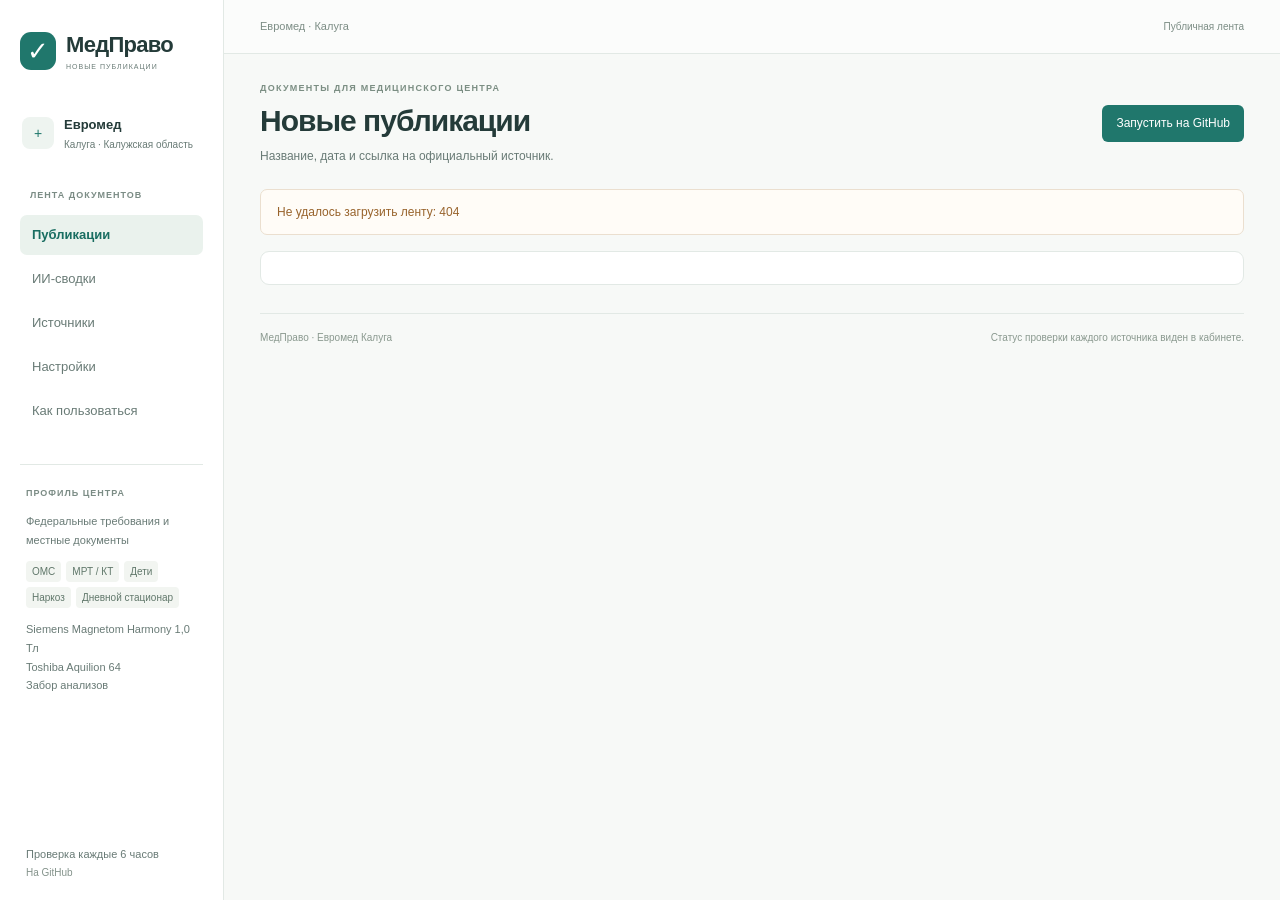
==== commit 4400b55a: "Load daily digest interface and navigation [skip ci]" ====
--- a/github_static/index.html
+++ b/github_static/index.html
@@ -1,4 +1,4 @@
 <!doctype html>
 <html lang="ru">
-<head><meta charset="UTF-8"><meta name="viewport" content="width=device-width,initial-scale=1"><title>МедПраво · Публикации для Евромед</title><link rel="stylesheet" href="./style.css"><script src="./github-client.js" defer></script><script src="./help.js" defer></script><script src="./app.js" defer></script></head>
-<body><div class="shell"><aside class="sidebar"><a class="brand" href="./"><span class="brand-mark">✓</span><span>МедПраво<small>НОВЫЕ ПУБЛИКАЦИИ</small></span></a><div class="workspace"><span class="workspace-icon">+</span><div><strong>Евромед</strong><small>Калуга · Калужская область</small></div></div><div class="nav-label">ЛЕНТА ДОКУМЕНТОВ</div><nav aria-label="Основная навигация"><button class="active" data-view="publications">Публикации</button><button data-view="sources">Источники</button><button data-view="settings">Настройки</button><button data-view="help">Как пользоваться</button></nav><div class="sidebar-profile"><div class="mini-label">ПРОФИЛЬ ЦЕНТРА</div><p>Федеральные требования и местные документы</p><div class="profile-chips"><span>ОМС</span><span>МРТ / КТ</span><span>Дети</span><span>Наркоз</span><span>Дневной стационар</span></div><p class="note">Siemens Magnetom Harmony 1,0 Тл<br>Toshiba Aquilion 64<br>Забор анализов</p></div><div class="sidebar-bottom"><div><strong>Проверка каждые 6 часов</strong><small>На GitHub</small></div></div></aside><div class="main"><header class="topbar"><span class="breadcrumb">Евромед · Калуга</span><span class="private-badge">Публичная лента</span></header><main class="content"><nav class="mobile-nav" aria-label="Основная навигация"><button data-view="publications">Публикации</button><button data-view="sources">Источники</button><button data-view="settings">Настройки</button><button data-view="help">Как пользоваться</button></nav><div class="page-heading"><div><div class="eyebrow">ДОКУМЕНТЫ ДЛЯ МЕДИЦИНСКОГО ЦЕНТРА</div><h1 id="heading">Новые публикации</h1><p>Название, дата и ссылка на официальный источник.</p></div><div class="heading-actions"><button class="button primary" id="scan">Запустить на GitHub</button><span class="date-label" id="run-status"></span></div></div><div id="message" role="status"></div><section class="monitor-status" aria-label="Сводка мониторинга"><div id="last-collection" class="collection-status" aria-label="Время последнего сбора"></div><div class="stats" id="stats"></div></section><div id="coverage-warning" role="status"></div><div id="body"></div><footer class="footer"><span>МедПраво · Евромед Калуга</span><span>Статус проверки каждого источника виден в кабинете.</span></footer></main></div></div></body></html>
+<head><meta charset="UTF-8"><meta name="viewport" content="width=device-width,initial-scale=1"><title>МедПраво · Публикации для Евромед</title><link rel="stylesheet" href="./style.css"><script src="./github-client.js" defer></script><script src="./help.js" defer></script><script src="./digest.js" defer></script><script src="./app.js" defer></script></head>
+<body><div class="shell"><aside class="sidebar"><a class="brand" href="./"><span class="brand-mark">✓</span><span>МедПраво<small>НОВЫЕ ПУБЛИКАЦИИ</small></span></a><div class="workspace"><span class="workspace-icon">+</span><div><strong>Евромед</strong><small>Калуга · Калужская область</small></div></div><div class="nav-label">ЛЕНТА ДОКУМЕНТОВ</div><nav aria-label="Основная навигация"><button class="active" data-view="publications">Публикации</button><button data-view="digests">ИИ-сводки</button><button data-view="sources">Источники</button><button data-view="settings">Настройки</button><button data-view="help">Как пользоваться</button></nav><div class="sidebar-profile"><div class="mini-label">ПРОФИЛЬ ЦЕНТРА</div><p>Федеральные требования и местные документы</p><div class="profile-chips"><span>ОМС</span><span>МРТ / КТ</span><span>Дети</span><span>Наркоз</span><span>Дневной стационар</span></div><p class="note">Siemens Magnetom Harmony 1,0 Тл<br>Toshiba Aquilion 64<br>Забор анализов</p></div><div class="sidebar-bottom"><div><strong>Проверка каждые 6 часов</strong><small>На GitHub</small></div></div></aside><div class="main"><header class="topbar"><span class="breadcrumb">Евромед · Калуга</span><span class="private-badge">Публичная лента</span></header><main class="content"><nav class="mobile-nav" aria-label="Основная навигация"><button data-view="publications">Публикации</button><button data-view="digests">ИИ-сводки</button><button data-view="sources">Источники</button><button data-view="settings">Настройки</button><button data-view="help">Как пользоваться</button></nav><div class="page-heading"><div><div class="eyebrow">ДОКУМЕНТЫ ДЛЯ МЕДИЦИНСКОГО ЦЕНТРА</div><h1 id="heading">Новые публикации</h1><p id="heading-description">Название, дата и ссылка на официальный источник.</p></div><div class="heading-actions"><button class="button primary" id="scan">Запустить на GitHub</button><span class="date-label" id="run-status"></span></div></div><div id="message" role="status"></div><section class="monitor-status" aria-label="Сводка мониторинга"><div id="last-collection" class="collection-status" aria-label="Время последнего сбора"></div><div class="stats" id="stats"></div></section><div id="coverage-warning" role="status"></div><div id="body"></div><footer class="footer"><span>МедПраво · Евромед Калуга</span><span>Статус проверки каждого источника виден в кабинете.</span></footer></main></div></div></body></html>
